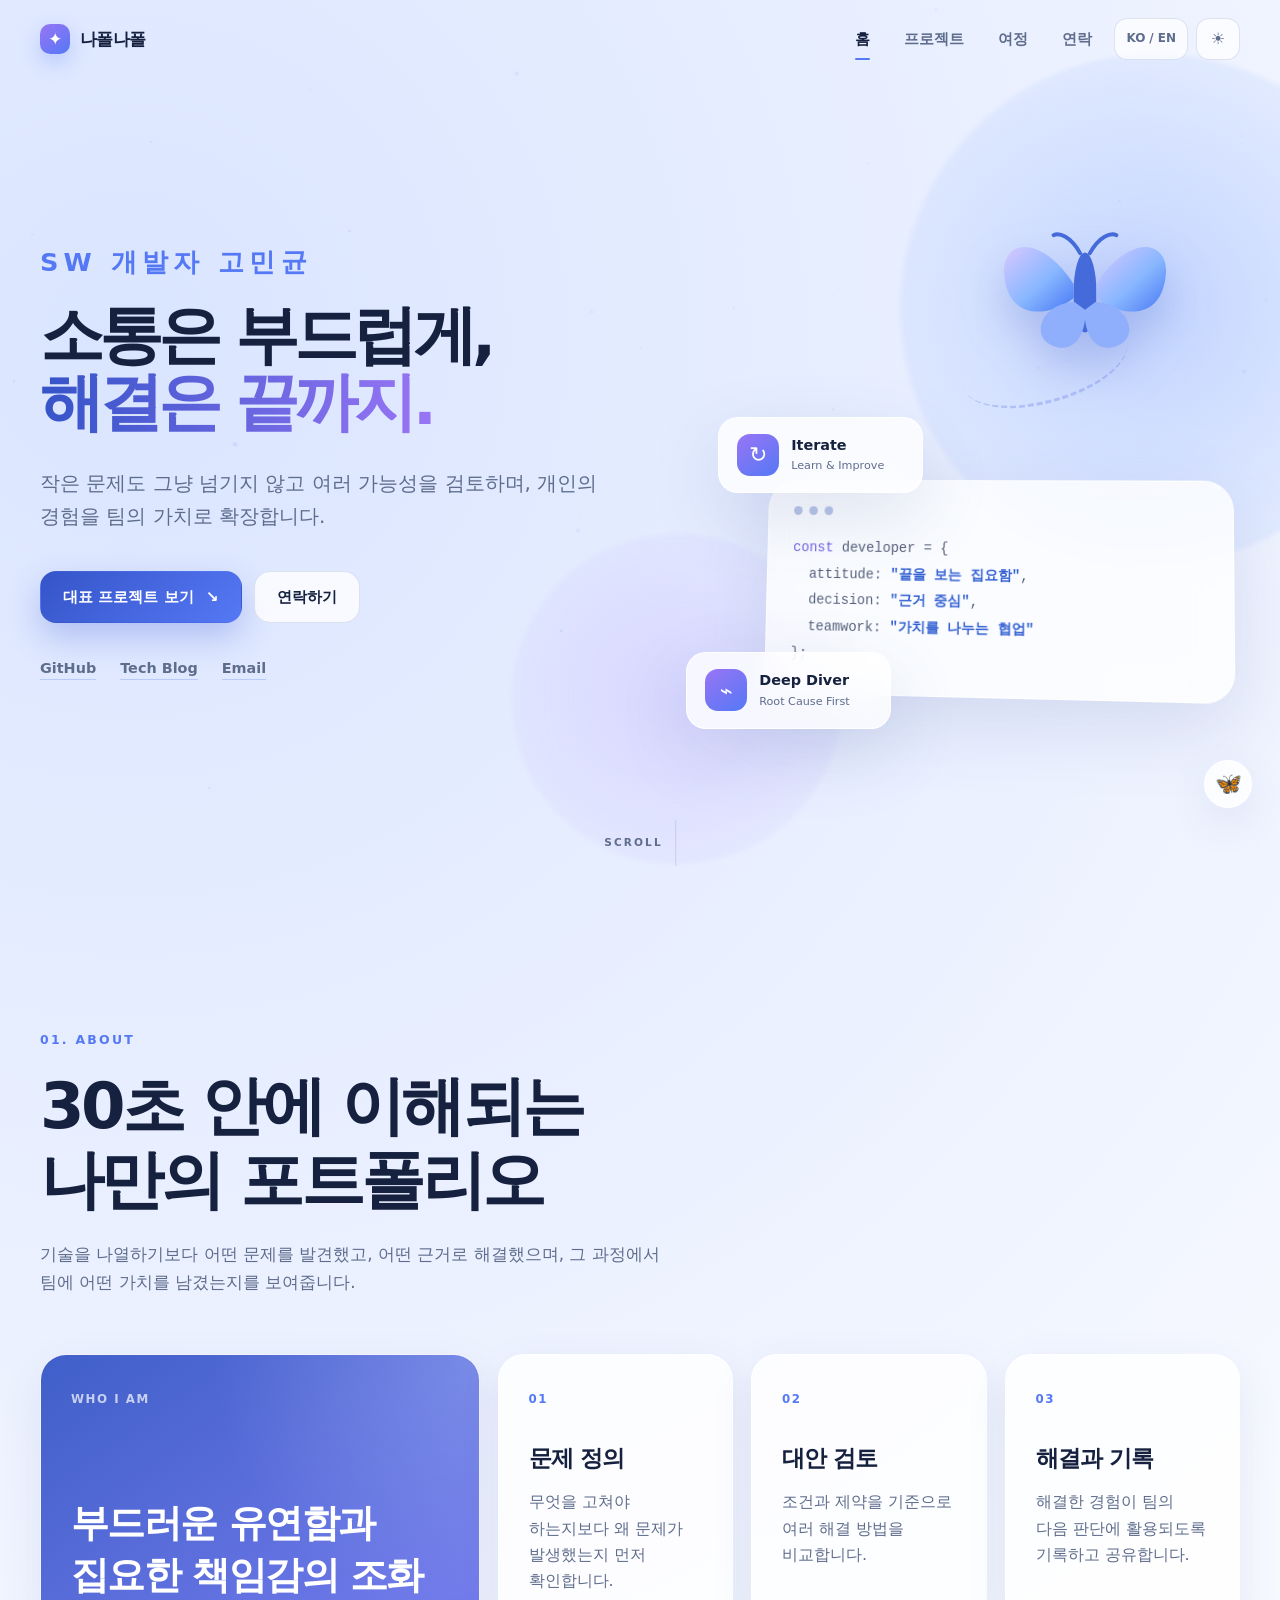
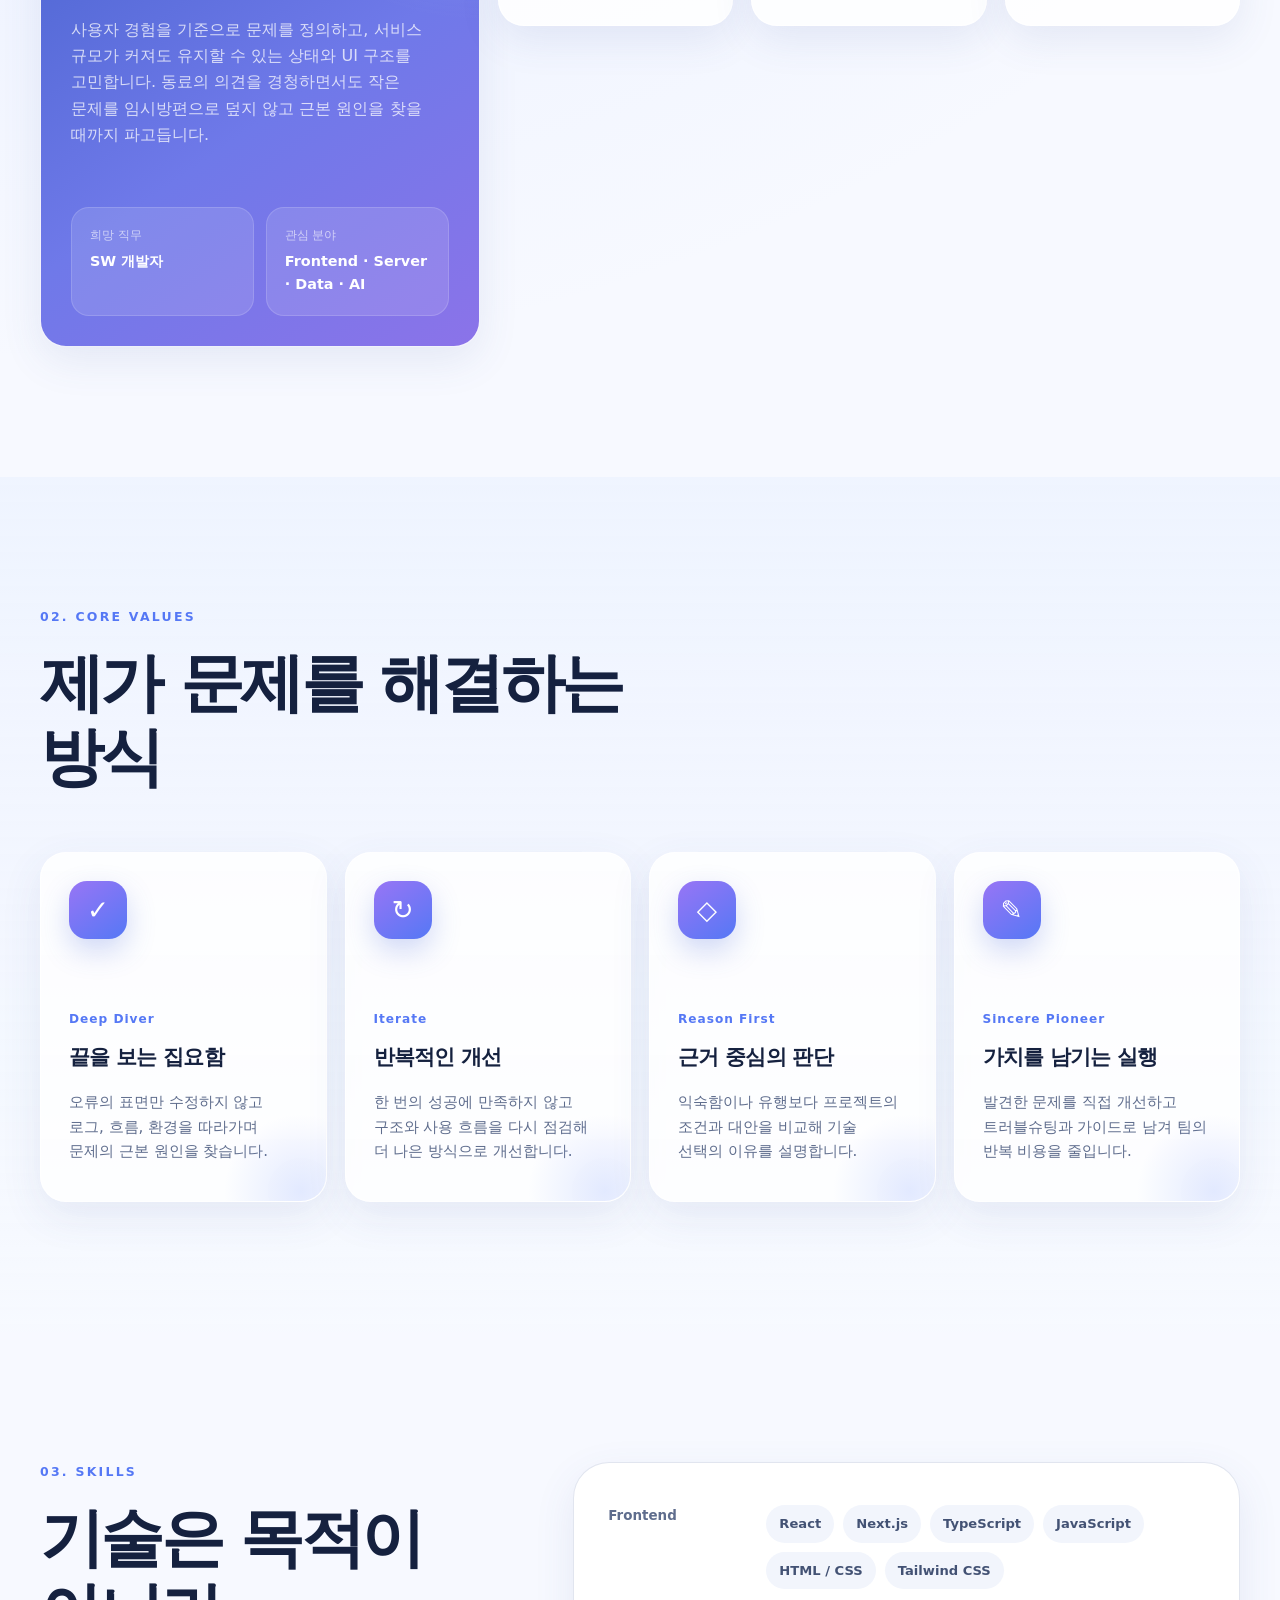
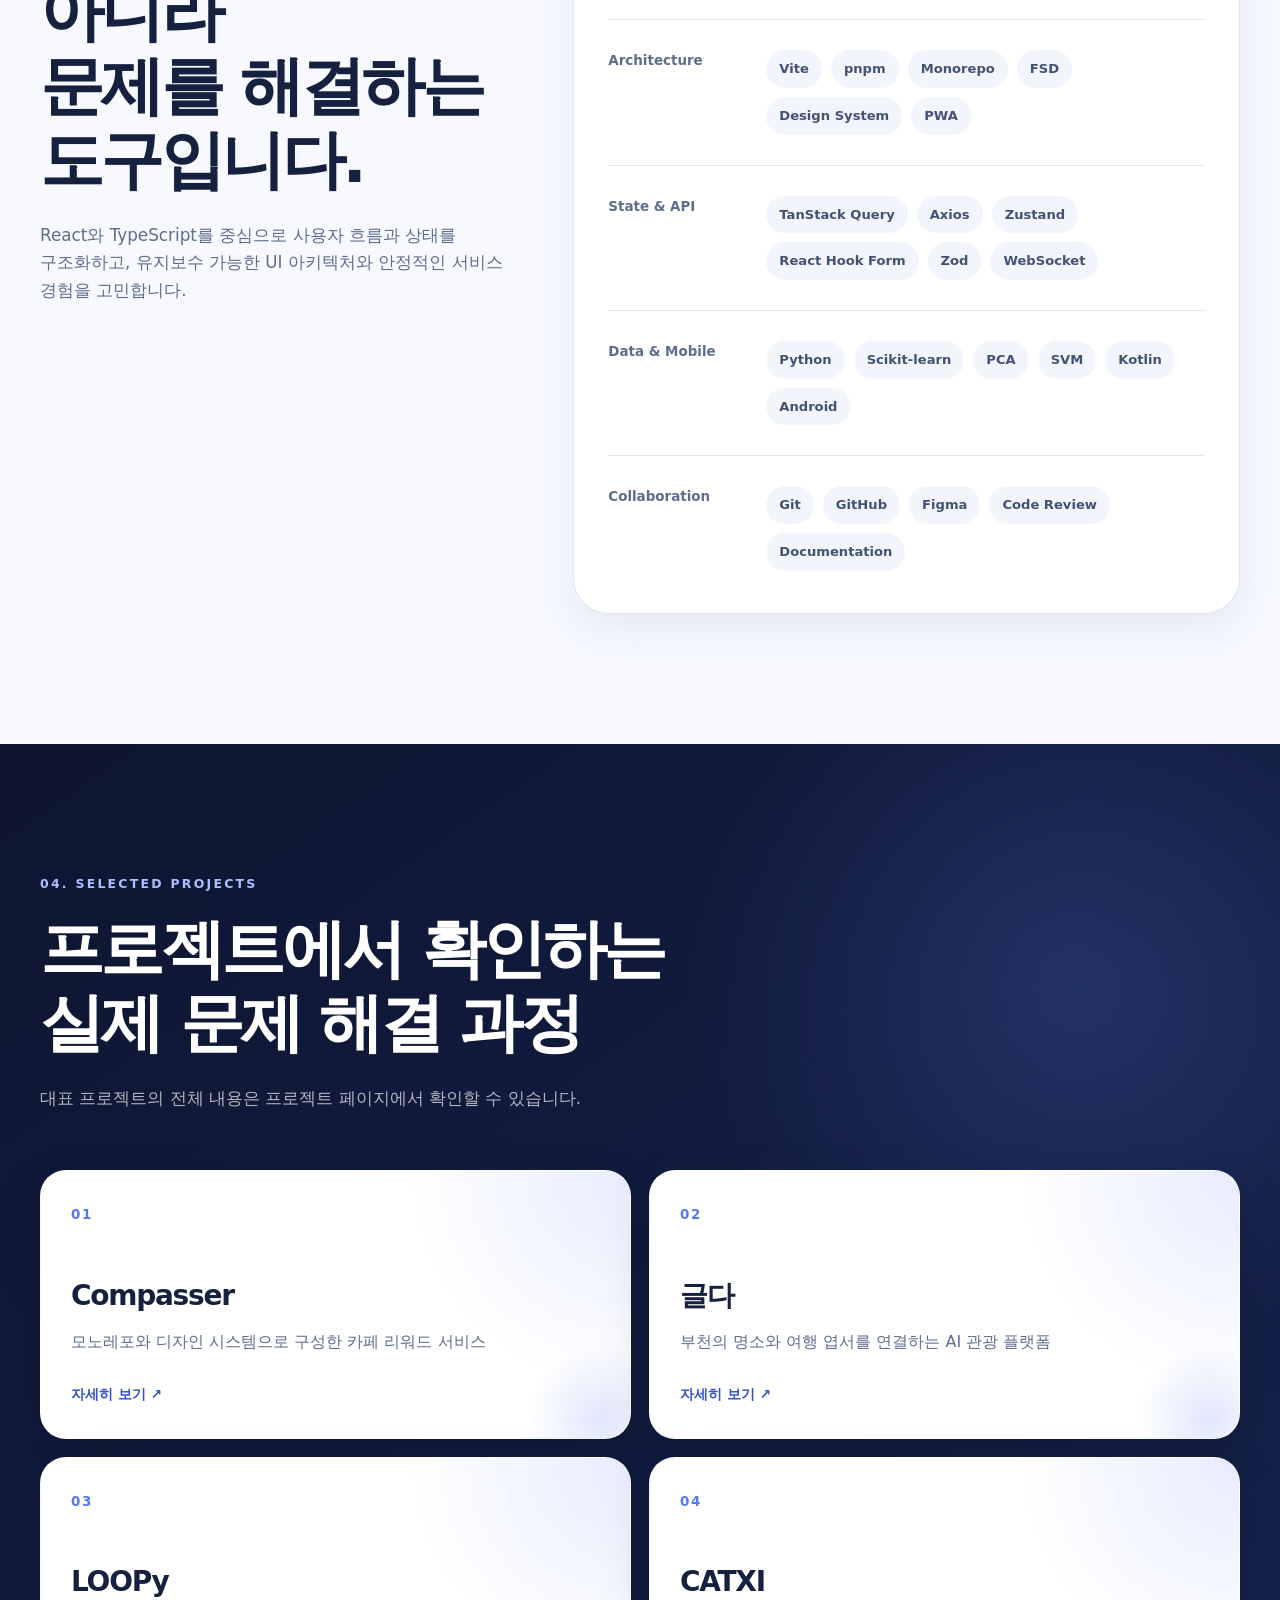
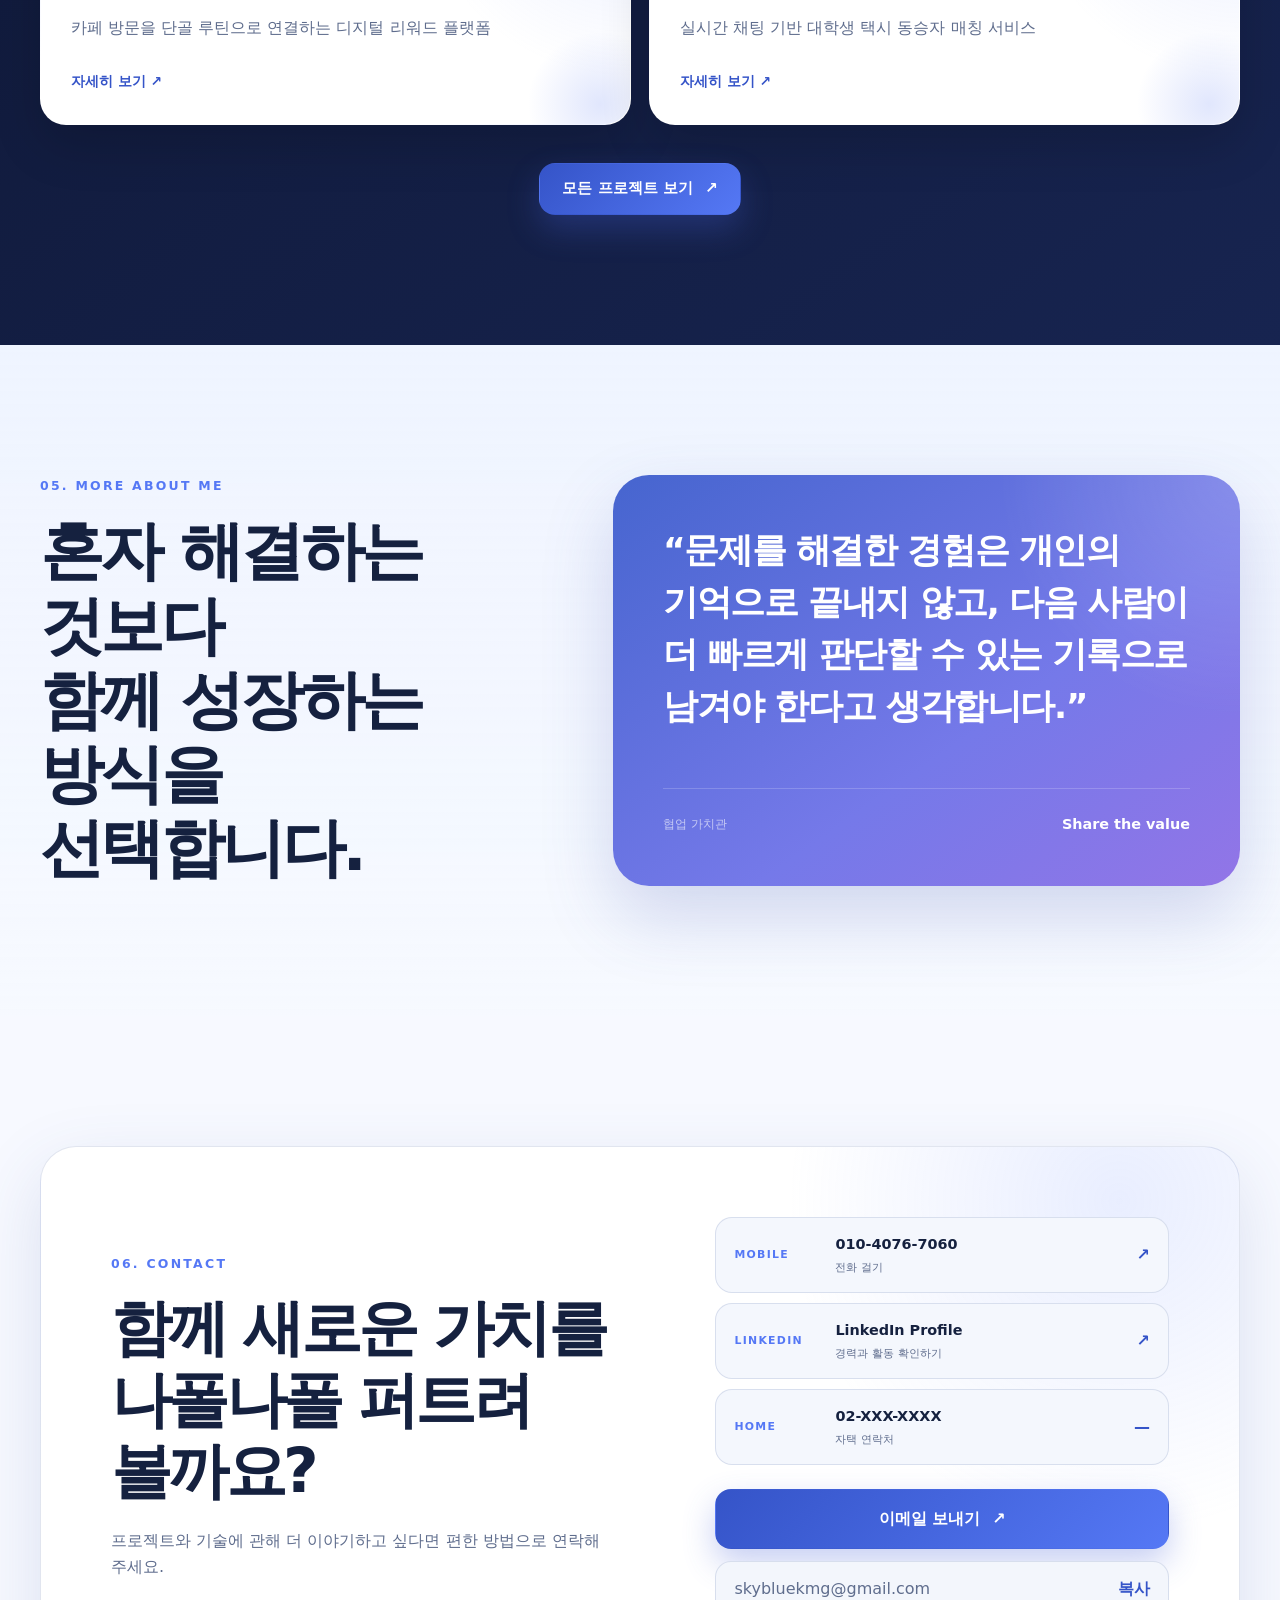
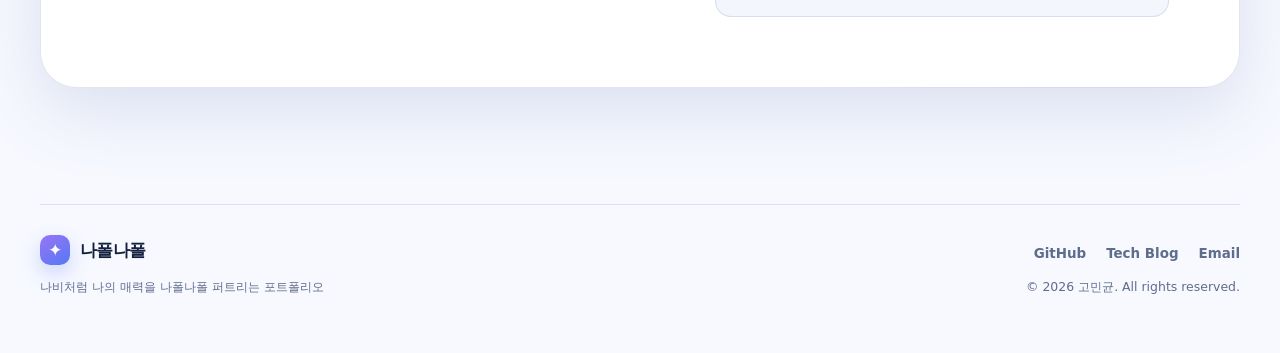
==== index.html @ f9351955 "html chore" ====
<!DOCTYPE html>
<html lang="ko" data-theme="light">
<head>
  <meta charset="UTF-8" />
  <meta name="viewport" content="width=device-width, initial-scale=1.0" />
  <meta
    name="description"
    content="소통은 부드럽게, 해결은 끝까지. SW 개발자 고민균의 포트폴리오입니다."
  />
  <meta property="og:title" content="나폴나폴 | 고민균 포트폴리오" />
  <meta
    property="og:description"
    content="나비처럼 나의 매력을 나폴나폴 퍼트리는 개발자 포트폴리오"
  />
  <meta property="og:image" content="../images/Thum.png" />
  <title>나폴나폴 | 고민균 포트폴리오</title>

  <meta name="theme-color" content="#f7f9ff" />
  <link rel="stylesheet" href="../css/style.css" />
  <script src="../js/script.js" defer></script>
</head>

<body data-page="home">

  <!-- 스크롤 진행률 -->
  <div
    class="scroll-progress"
    data-scroll-progress
    role="progressbar"
    aria-label="페이지 스크롤 진행률"
    aria-valuemin="0"
    aria-valuemax="100"
    aria-valuenow="0"
  >
    <span class="scroll-progress-bar"></span>
  </div>

  <!-- 배경 파티클 -->
  <canvas
    class="particle-canvas"
    data-particle-canvas
    aria-hidden="true"
  ></canvas>

  <!-- 커스텀 마우스 커서 -->
  <div class="custom-cursor custom-cursor-dot" data-cursor-dot aria-hidden="true"></div>
  <div class="custom-cursor custom-cursor-ring" data-cursor-ring aria-hidden="true"></div>

  <a class="skip-link" href="#main-content">본문으로 바로가기</a>


  <!-- 모든 페이지에서 동일하게 사용하는 네비게이션 -->
  <header class="site-header" id="top">
    <div class="container nav-wrap">
      <a class="brand" href="index.html#home" aria-label="나폴나폴 홈">
        <span class="brand-mark" aria-hidden="true">✦</span>
        <span>나폴나폴</span>
      </a>

      <button
        class="menu-button"
        type="button"
        aria-label="메뉴 열기"
        aria-expanded="false"
        aria-controls="primary-navigation"
      >
        <span></span>
        <span></span>
        <span></span>
      </button>

      <div class="navigation-area">
        <nav
          class="primary-navigation"
          id="primary-navigation"
          aria-label="주요 메뉴"
        >
          <a href="index.html" class="is-current" aria-current="page" data-i18n="nav.home">홈</a>
          <a href="projects.html" data-i18n="nav.projects">프로젝트</a>
          <a href="journey.html" data-i18n="nav.journey">여정</a>
          <a href="index.html#contact" data-i18n="nav.contact">연락</a>
        </nav>

        <div class="navigation-actions" aria-label="화면 설정">
          <button
            class="utility-button language-toggle"
            type="button"
            data-language-toggle
            aria-label="영어로 보기"
            aria-pressed="false"
          >
            <span class="language-current">KO</span>
            <span aria-hidden="true">/</span>
            <span class="language-next">EN</span>
          </button>

          <button
            class="utility-button theme-toggle"
            type="button"
            data-theme-toggle
            aria-label="다크 모드로 변경"
            aria-pressed="false"
          >
            <span class="theme-icon theme-icon-light" aria-hidden="true">☀</span>
            <span class="theme-icon theme-icon-dark" aria-hidden="true">☾</span>
          </button>
        </div>
      </div>
    </div>
  </header>


  <main id="main-content">
    <!-- HERO -->
    <section class="hero section" id="home">
      <div class="hero-orb hero-orb-one" aria-hidden="true"></div>
      <div class="hero-orb hero-orb-two" aria-hidden="true"></div>

      <div class="container hero-grid">
        <div class="hero-copy reveal">
          <p class="eyebrowhead" data-i18n="hero.role">SW 개발자 고민균</p>

          <h1>
            <span data-i18n="hero.line1">소통은 부드럽게,</span><br />
            <span class="text-gradient" data-i18n="hero.line2">
              해결은 끝까지.
            </span>
          </h1>

          <p class="hero-description" data-i18n="hero.description">
            작은 문제도 그냥 넘기지 않고 여러 가능성을 검토하며,
            개인의 경험을 팀의 가치로 확장합니다.
          </p>

          <div class="hero-actions">
            <a class="button button-primary" href="projects.html">
              <span data-i18n="hero.projects">대표 프로젝트 보기</span>
              <span aria-hidden="true">↘</span>
            </a>

            <a class="button button-secondary" href="#contact">
              <span data-i18n="hero.contact">연락하기</span>
            </a>
          </div>

          <ul class="quick-links" aria-label="외부 링크">
            <li>
              <a
                href="https://github.com/skyblue1232"
                target="_blank"
                rel="noreferrer"
              >
                GitHub
              </a>
            </li>
            <li>
              <a
                href="https://my-blog-min.vercel.app/"
                target="_blank"
                rel="noreferrer"
              >
                Tech Blog
              </a>
            </li>
            <li>
              <a href="mailto:skybluekmg@gmail.com">Email</a>
            </li>
          </ul>
        </div>

        <div class="hero-visual reveal" aria-label="나폴나폴 브랜드 비주얼">
          <div class="butterfly-scene" aria-hidden="true">
            <svg
              class="butterfly butterfly-main"
              viewBox="0 0 220 150"
              xmlns="http://www.w3.org/2000/svg"
            >
              <defs>
                <linearGradient id="wingGradient" x1="0" y1="0" x2="1" y2="1">
                  <stop offset="0%" stop-color="#d9c8ff" />
                  <stop offset="55%" stop-color="#89b7ff" />
                  <stop offset="100%" stop-color="#4778f5" />
                </linearGradient>
              </defs>
              <ellipse cx="110" cy="77" rx="12" ry="42" fill="#456ad9" />
              <path
                d="M98 68C60 9 13 23 28 72c11 35 48 28 70 11z"
                fill="url(#wingGradient)"
              />
              <path
                d="M122 68c38-59 85-45 70 4-11 35-48 28-70 11z"
                fill="url(#wingGradient)"
              />
              <path
                d="M99 87c-35 1-49 39-19 47 22 6 32-19 30-39z"
                fill="#8faefc"
              />
              <path
                d="M121 87c35 1 49 39 19 47-22 6-32-19-30-39z"
                fill="#8faefc"
              />
              <path
                d="M105 36c-10-18-22-22-28-19"
                fill="none"
                stroke="#456ad9"
                stroke-width="4"
                stroke-linecap="round"
              />
              <path
                d="M115 36c10-18 22-22 28-19"
                fill="none"
                stroke="#456ad9"
                stroke-width="4"
                stroke-linecap="round"
              />
            </svg>

            <div class="flight-path"></div>
          </div>

          <div class="floating-card code-card">
            <div class="window-dots" aria-hidden="true">
              <span></span><span></span><span></span>
            </div>
            <pre><code><span>const</span> developer = {
  attitude: <b>"끝을 보는 집요함"</b>,
  decision: <b>"근거 중심"</b>,
  teamwork: <b>"가치를 나누는 협업"</b>
};</code></pre>
          </div>

          <div class="floating-card mini-card mini-card-one">
            <span class="mini-icon">⌁</span>
            <div>
              <strong>Deep Diver</strong>
              <small>Root Cause First</small>
            </div>
          </div>

          <div class="floating-card mini-card mini-card-two">
            <span class="mini-icon">↻</span>
            <div>
              <strong>Iterate</strong>
              <small>Learn & Improve</small>
            </div>
          </div>
        </div>
      </div>

      <div class="scroll-guide" aria-hidden="true">
        <span>SCROLL</span>
        <i></i>
      </div>
    </section>

    <!-- ABOUT -->
    <section class="section" id="about">
      <div class="container">
        <div class="section-heading reveal">
          <p class="eyebrow">01. ABOUT</p>
          <h2>30초 안에 이해되는<br />나만의 포트폴리오</h2>
          <p>
            기술을 나열하기보다 어떤 문제를 발견했고, 어떤 근거로 해결했으며,
            그 과정에서 팀에 어떤 가치를 남겼는지를 보여줍니다.
          </p>
        </div>

        <div class="overview-grid">
          <article class="overview-card overview-card-large reveal">
            <span class="card-label">WHO I AM</span>
            <h3>부드러운 유연함과<br />집요한 책임감의 조화</h3>
            <p>
              사용자 경험을 기준으로 문제를 정의하고, 서비스 규모가 커져도
              유지할 수 있는 상태와 UI 구조를 고민합니다. 동료의 의견을
              경청하면서도 작은 문제를 임시방편으로 덮지 않고 근본 원인을
              찾을 때까지 파고듭니다.
            </p>

            <div class="profile-meta">
              <div>
                <span>희망 직무</span>
                <strong>SW 개발자</strong>
              </div>
              <div>
                <span>관심 분야</span>
                <strong>Frontend · Server · Data · AI</strong>
              </div>
            </div>
          </article>

          <article class="overview-card reveal">
            <span class="card-number">01</span>
            <h3>문제 정의</h3>
            <p>무엇을 고쳐야 하는지보다 왜 문제가 발생했는지 먼저 확인합니다.</p>
          </article>

          <article class="overview-card reveal">
            <span class="card-number">02</span>
            <h3>대안 검토</h3>
            <p>조건과 제약을 기준으로 여러 해결 방법을 비교합니다.</p>
          </article>

          <article class="overview-card reveal">
            <span class="card-number">03</span>
            <h3>해결과 기록</h3>
            <p>해결한 경험이 팀의 다음 판단에 활용되도록 기록하고 공유합니다.</p>
          </article>
        </div>
      </div>
    </section>

    <!-- VALUES -->
    <section class="section section-soft" id="values">
      <div class="container">
        <div class="section-heading reveal">
          <p class="eyebrow">02. CORE VALUES</p>
          <h2>제가 문제를 해결하는 방식</h2>
        </div>

        <div class="values-grid">
          <article class="value-card reveal">
            <div class="value-icon">✓</div>
            <span>Deep Diver</span>
            <h3>끝을 보는 집요함</h3>
            <p>
              오류의 표면만 수정하지 않고 로그, 흐름, 환경을 따라가며
              문제의 근본 원인을 찾습니다.
            </p>
          </article>

          <article class="value-card reveal">
            <div class="value-icon">↻</div>
            <span>Iterate</span>
            <h3>반복적인 개선</h3>
            <p>
              한 번의 성공에 만족하지 않고 구조와 사용 흐름을 다시 점검해
              더 나은 방식으로 개선합니다.
            </p>
          </article>

          <article class="value-card reveal">
            <div class="value-icon">◇</div>
            <span>Reason First</span>
            <h3>근거 중심의 판단</h3>
            <p>
              익숙함이나 유행보다 프로젝트의 조건과 대안을 비교해
              기술 선택의 이유를 설명합니다.
            </p>
          </article>

          <article class="value-card reveal">
            <div class="value-icon">✎</div>
            <span>Sincere Pioneer</span>
            <h3>가치를 남기는 실행</h3>
            <p>
              발견한 문제를 직접 개선하고 트러블슈팅과 가이드로 남겨
              팀의 반복 비용을 줄입니다.
            </p>
          </article>
        </div>
      </div>
    </section>

    <!-- SKILLS -->
    <section class="section" id="skills">
      <div class="container skill-layout">
        <div class="section-heading reveal">
          <p class="eyebrow">03. SKILLS</p>
          <h2>기술은 목적이 아니라<br />문제를 해결하는 도구입니다.</h2>
          <p>
            React와 TypeScript를 중심으로 사용자 흐름과 상태를 구조화하고,
            유지보수 가능한 UI 아키텍처와 안정적인 서비스 경험을 고민합니다.
          </p>
        </div>

        <div class="skill-board reveal">
          <div class="skill-row">
            <span>Frontend</span>
            <div>
              <strong>React</strong>
              <strong>Next.js</strong>
              <strong>TypeScript</strong>
              <strong>JavaScript</strong>
              <strong>HTML / CSS</strong>
              <strong>Tailwind CSS</strong>
            </div>
          </div>

          <div class="skill-row">
            <span>Architecture</span>
            <div>
              <strong>Vite</strong>
              <strong>pnpm</strong>
              <strong>Monorepo</strong>
              <strong>FSD</strong>
              <strong>Design System</strong>
              <strong>PWA</strong>
            </div>
          </div>

          <div class="skill-row">
            <span>State & API</span>
            <div>
              <strong>TanStack Query</strong>
              <strong>Axios</strong>
              <strong>Zustand</strong>
              <strong>React Hook Form</strong>
              <strong>Zod</strong>
              <strong>WebSocket</strong>
            </div>
          </div>

          <div class="skill-row">
            <span>Data & Mobile</span>
            <div>
              <strong>Python</strong>
              <strong>Scikit-learn</strong>
              <strong>PCA</strong>
              <strong>SVM</strong>
              <strong>Kotlin</strong>
              <strong>Android</strong>
            </div>
          </div>

          <div class="skill-row">
            <span>Collaboration</span>
            <div>
              <strong>Git</strong>
              <strong>GitHub</strong>
              <strong>Figma</strong>
              <strong>Code Review</strong>
              <strong>Documentation</strong>
            </div>
          </div>
        </div>
      </div>
    </section>

    <!-- HOME PROJECT PREVIEW -->
    <section class="section section-dark project-preview-section" id="project-preview">
      <div class="container">
        <div class="section-heading section-heading-light reveal">
          <p class="eyebrow">04. SELECTED PROJECTS</p>
          <h2>프로젝트에서 확인하는<br />실제 문제 해결 과정</h2>
          <p>
            대표 프로젝트의 전체 내용은 프로젝트 페이지에서 확인할 수 있습니다.
          </p>
        </div>

        <div class="project-preview-grid">
          <a class="project-preview-card reveal" href="projects.html#compasser">
            <span>01</span>
            <h3>Compasser</h3>
            <p>모노레포와 디자인 시스템으로 구성한 카페 리워드 서비스</p>
            <strong>자세히 보기 ↗</strong>
          </a>

          <a class="project-preview-card reveal" href="projects.html#geulda">
            <span>02</span>
            <h3>글다</h3>
            <p>부천의 명소와 여행 엽서를 연결하는 AI 관광 플랫폼</p>
            <strong>자세히 보기 ↗</strong>
          </a>

          <a class="project-preview-card reveal" href="projects.html#loopy">
            <span>03</span>
            <h3>LOOPy</h3>
            <p>카페 방문을 단골 루틴으로 연결하는 디지털 리워드 플랫폼</p>
            <strong>자세히 보기 ↗</strong>
          </a>

          <a class="project-preview-card reveal" href="projects.html#catxi">
            <span>04</span>
            <h3>CATXI</h3>
            <p>실시간 채팅 기반 대학생 택시 동승자 매칭 서비스</p>
            <strong>자세히 보기 ↗</strong>
          </a>
        </div>

        <div class="section-more-action reveal">
          <a class="button button-primary" href="projects.html">
            모든 프로젝트 보기
            <span aria-hidden="true">↗</span>
          </a>
        </div>
      </div>
    </section>

    <!-- MORE ABOUT -->
    <section class="section section-soft" id="more-about">
      <div class="container more-grid">
        <div class="section-heading reveal">
          <p class="eyebrow">05. MORE ABOUT ME</p>
          <h2>혼자 해결하는 것보다<br />함께 성장하는 방식을 선택합니다.</h2>
        </div>

        <div class="quote-card reveal">
          <p>
            “문제를 해결한 경험은 개인의 기억으로 끝내지 않고,
            다음 사람이 더 빠르게 판단할 수 있는 기록으로 남겨야 한다고 생각합니다.”
          </p>
          <div>
            <span>협업 가치관</span>
            <strong>Share the value</strong>
          </div>
        </div>
      </div>
    </section>

    <!-- CONTACT -->
    <section class="section contact-section" id="contact">
      <div class="container contact-box reveal">
        <div class="contact-intro">
          <p class="eyebrow">06. CONTACT</p>
          <h2>
            함께 새로운 가치를<br />
            나폴나폴 퍼트려 볼까요?
          </h2>
          <p>
            프로젝트와 기술에 관해 더 이야기하고 싶다면
            편한 방법으로 연락해 주세요.
          </p>
        </div>

        <div class="contact-content">
          <div class="contact-info-list">
            <a class="contact-info-item" href="tel:01040767060">
              <span class="contact-info-label">MOBILE</span>
              <div>
                <strong>010-4076-7060</strong>
                <small>전화 걸기</small>
              </div>
              <span aria-hidden="true">↗</span>
            </a>

            <a
              class="contact-info-item"
              href="https://www.linkedin.com/in/your-id/"
              target="_blank"
              rel="noreferrer"
            >
              <span class="contact-info-label">LINKEDIN</span>
              <div>
                <strong>LinkedIn Profile</strong>
                <small>경력과 활동 확인하기</small>
              </div>
              <span aria-hidden="true">↗</span>
            </a>

            <div class="contact-info-item">
              <span class="contact-info-label">HOME</span>
              <div>
                <strong>02-XXX-XXXX</strong>
                <small>자택 연락처</small>
              </div>
              <span aria-hidden="true">—</span>
            </div>
          </div>

          <div class="contact-actions">
            <a
              class="button button-primary button-large"
              href="mailto:skybluekmg@gmail.com"
            >
              이메일 보내기
              <span aria-hidden="true">↗</span>
            </a>

            <button
              class="copy-email"
              type="button"
              data-email="skybluekmg@gmail.com"
            >
              <span>skybluekmg@gmail.com</span>
              <strong>복사</strong>
            </button>
          </div>
        </div>
      </div>
    </section>
  </main>


  <footer class="site-footer">
    <div class="container footer-inner">
      <div>
        <a class="brand" href="index.html#home">
          <span class="brand-mark" aria-hidden="true">✦</span>
          <span>나폴나폴</span>
        </a>
        <p data-i18n="footer.description">
          나비처럼 나의 매력을 나폴나폴 퍼트리는 포트폴리오
        </p>
      </div>

      <div class="footer-right">
        <div class="footer-links">
          <a
            href="https://github.com/skyblue1232"
            target="_blank"
            rel="noreferrer"
          >
            GitHub
          </a>
          <a
            href="https://my-blog-min.vercel.app/"
            target="_blank"
            rel="noreferrer"
          >
            Tech Blog
          </a>
          <a href="mailto:skybluekmg@gmail.com">Email</a>
        </div>

        <p>© <span id="current-year"></span> 고민균. All rights reserved.</p>
      </div>
    </div>
  </footer>

  <!-- 이스터에그 -->
  <button
    class="easter-egg-butterfly"
    type="button"
    data-easter-egg
    aria-label="숨겨진 나비 찾기"
    title="나비를 눌러 보세요"
  >
    🦋
  </button>

  <aside
    class="easter-egg-panel"
    data-easter-egg-panel
    aria-live="polite"
    hidden
  >
    <strong>나폴나폴 이스터에그 발견!</strong>
    <p>작은 문제도 그냥 지나치지 않는 관찰력을 확인했습니다.</p>
    <button type="button" data-easter-egg-close>닫기</button>
  </aside>

  <button class="back-to-top" type="button" aria-label="맨 위로 이동">
    ↑
  </button>

  <div class="toast" role="status" aria-live="polite">
    이메일 주소를 복사했습니다.
  </div>

</body>
</html>
---- css/style.css ----
/* =========================
   나폴나폴 포트폴리오 스타일
   ========================= */

:root {
  --background: #f7f9ff;
  --surface: #ffffff;
  --surface-soft: #edf3ff;
  --text: #15213f;
  --text-soft: #5f6d8d;
  --line: rgba(88, 110, 166, 0.18);
  --primary: #5578f5;
  --primary-dark: #3554c8;
  --primary-light: #9cb8ff;
  --purple: #9875f5;
  --dark: #101935;
  --dark-soft: #18234a;
  --shadow: 0 24px 70px rgba(67, 88, 157, 0.15);
  --shadow-soft: 0 14px 40px rgba(67, 88, 157, 0.1);
  --radius-xl: 36px;
  --radius-lg: 26px;
  --radius-md: 18px;
  --container: 1200px;
  --header-height: 78px;
}

* {
  box-sizing: border-box;
}

html {
  scroll-behavior: smooth;
  scroll-padding-top: calc(var(--header-height) + 28px);
}

body {
  margin: 0;
  min-width: 320px;
  overflow-x: hidden;
  color: var(--text);
  background:
    radial-gradient(circle at 10% 5%, rgba(161, 189, 255, 0.34), transparent 25%),
    var(--background);
  font-family:
    Pretendard,
    "Noto Sans KR",
    "Apple SD Gothic Neo",
    Inter,
    system-ui,
    -apple-system,
    BlinkMacSystemFont,
    "Segoe UI",
    sans-serif;
  line-height: 1.65;
  word-break: keep-all;
}

body.menu-open {
  overflow: hidden;
}

a {
  color: inherit;
  text-decoration: none;
}

button,
input,
textarea,
select {
  font: inherit;
}

button,
a {
  -webkit-tap-highlight-color: transparent;
}

img,
svg {
  display: block;
  max-width: 100%;
}

.skip-link {
  position: fixed;
  top: 10px;
  left: 10px;
  z-index: 9999;
  padding: 10px 14px;
  color: #fff;
  background: var(--dark);
  border-radius: 10px;
  transform: translateY(-160%);
}

.skip-link:focus {
  transform: translateY(0);
}

.container {
  width: min(calc(100% - 40px), var(--container));
  margin-inline: auto;
}

.section {
  position: relative;
  padding: 130px 0;
}

.section-soft {
  background: linear-gradient(180deg, rgba(236, 242, 255, 0.74), rgba(246, 249, 255, 0.94));
}

.section-dark {
  color: #fff;
  background:
    radial-gradient(circle at 84% 20%, rgba(105, 132, 255, 0.2), transparent 27%),
    linear-gradient(145deg, #0d1530, #172450);
}

.eyebrow {
  margin: 0 0 18px;
  color: var(--primary);
  font-size: 0.78rem;
  font-weight: 800;
  letter-spacing: 0.18em;
}

.eyebrowhead {
  margin: 0 0 18px;
  color: var(--primary);
  font-size: 1.6rem;
  font-weight: 800;
  letter-spacing: 0.2em;
}

.section-heading {
  max-width: 720px;
  margin-bottom: 58px;
}

.section-heading h2 {
  margin: 0;
  font-size: clamp(2.2rem, 5vw, 4.25rem);
  line-height: 1.16;
  letter-spacing: -0.055em;
}

.section-heading > p:last-child {
  max-width: 620px;
  margin: 24px 0 0;
  color: var(--text-soft);
  font-size: 1.05rem;
}

.section-heading-light .eyebrow {
  color: #aebfff;
}

.section-heading-light > p:last-child {
  color: rgba(255, 255, 255, 0.68);
}

/* HEADER */
.site-header {
  position: fixed;
  inset: 0 0 auto;
  z-index: 1000;
  height: var(--header-height);
  transition:
    background-color 0.25s ease,
    box-shadow 0.25s ease,
    backdrop-filter 0.25s ease;
}

.site-header.scrolled {
  background: rgba(247, 249, 255, 0.8);
  box-shadow: 0 10px 40px rgba(35, 52, 105, 0.08);
  backdrop-filter: blur(18px);
}

.nav-wrap {
  display: flex;
  align-items: center;
  justify-content: space-between;
  min-height: var(--header-height);
}

.brand {
  display: inline-flex;
  align-items: center;
  gap: 10px;
  font-size: 1.08rem;
  font-weight: 900;
  letter-spacing: -0.04em;
}

.brand-mark {
  display: grid;
  width: 30px;
  height: 30px;
  place-items: center;
  color: #fff;
  background: linear-gradient(145deg, var(--purple), var(--primary));
  border-radius: 10px;
  box-shadow: 0 8px 20px rgba(86, 117, 243, 0.28);
}

.primary-navigation {
  display: flex;
  align-items: center;
  gap: 34px;
}

.primary-navigation a {
  position: relative;
  color: var(--text-soft);
  font-size: 0.92rem;
  font-weight: 700;
  transition: color 0.2s ease;
}

.primary-navigation a::after {
  position: absolute;
  right: 0;
  bottom: -9px;
  left: 0;
  height: 2px;
  background: var(--primary);
  border-radius: 999px;
  content: "";
  opacity: 0;
  transform: scaleX(0);
  transition:
    transform 0.2s ease,
    opacity 0.2s ease;
}

.primary-navigation a:hover,
.primary-navigation a.active {
  color: var(--text);
}

.primary-navigation a:hover::after,
.primary-navigation a.active::after {
  opacity: 1;
  transform: scaleX(1);
}

.menu-button {
  display: none;
  width: 44px;
  height: 44px;
  padding: 0;
  border: 1px solid var(--line);
  background: rgba(255, 255, 255, 0.7);
  border-radius: 14px;
}

.menu-button span {
  display: block;
  width: 20px;
  height: 2px;
  margin: 4px auto;
  background: var(--text);
  border-radius: 999px;
  transition: 0.2s ease;
}

/* HERO */
.hero {
  display: flex;
  min-height: 100vh;
  align-items: center;
  padding-top: calc(var(--header-height) + 75px);
  overflow: hidden;
}

.hero-grid {
  display: grid;
  grid-template-columns: minmax(0, 1.05fr) minmax(430px, 0.95fr);
  align-items: center;
  gap: 72px;
}

.hero-copy {
  position: relative;
  z-index: 2;
}

.hero-copy h1 {
  margin: 0;
  font-size: clamp(2.4rem, 5vw, 4.8rem);
  line-height: 1.06;
  letter-spacing: -0.075em;
}

.text-gradient {
  color: transparent;
  background: linear-gradient(90deg, var(--primary-dark), var(--purple));
  -webkit-background-clip: text;
  background-clip: text;
}

.hero-description {
  max-width: 650px;
  margin: 30px 0 0;
  color: var(--text-soft);
  font-size: clamp(1rem, 1.6vw, 1.25rem);
}

.hero-actions {
  display: flex;
  flex-wrap: wrap;
  gap: 12px;
  margin-top: 38px;
}

.button {
  display: inline-flex;
  min-height: 52px;
  align-items: center;
  justify-content: center;
  gap: 12px;
  padding: 0 22px;
  border: 1px solid transparent;
  border-radius: 16px;
  font-size: 0.96rem;
  font-weight: 800;
  transition:
    transform 0.2s ease,
    box-shadow 0.2s ease,
    background-color 0.2s ease;
}

.button:hover {
  transform: translateY(-3px);
}

.button-primary {
  color: #fff;
  background: linear-gradient(135deg, var(--primary-dark), var(--primary));
  box-shadow: 0 14px 32px rgba(68, 96, 214, 0.3);
}

.button-primary:hover {
  box-shadow: 0 18px 40px rgba(68, 96, 214, 0.4);
}

.button-secondary {
  color: var(--text);
  background: rgba(255, 255, 255, 0.76);
  border-color: var(--line);
}

.button-large {
  min-height: 60px;
  padding-inline: 28px;
  font-size: 1rem;
}

.quick-links {
  display: flex;
  gap: 24px;
  margin: 32px 0 0;
  padding: 0;
  list-style: none;
}

.quick-links a {
  color: var(--text-soft);
  font-size: 0.9rem;
  font-weight: 750;
  text-decoration: underline;
  text-decoration-color: rgba(85, 120, 245, 0.28);
  text-underline-offset: 6px;
}

.hero-visual {
  position: relative;
  min-height: 610px;
  perspective: 1200px;
}

.hero-orb {
  position: absolute;
  border-radius: 50%;
  filter: blur(2px);
  pointer-events: none;
}

.hero-orb-one {
  top: 6%;
  right: -130px;
  width: 510px;
  height: 510px;
  background: radial-gradient(circle, rgba(154, 185, 255, 0.5), rgba(154, 185, 255, 0));
}

.hero-orb-two {
  bottom: 4%;
  left: 40%;
  width: 330px;
  height: 330px;
  background: radial-gradient(circle, rgba(173, 144, 255, 0.23), rgba(173, 144, 255, 0));
}

.butterfly-scene {
  position: absolute;
  top: 50px;
  right: 50px;
  width: 270px;
  height: 210px;
}

.butterfly-main {
  position: absolute;
  top: 12px;
  right: 0;
  width: 210px;
  filter: drop-shadow(0 20px 22px rgba(67, 94, 196, 0.28));
  animation: butterflyFloat 4.6s ease-in-out infinite;
}

.flight-path {
  position: absolute;
  right: 60px;
  bottom: 14px;
  width: 170px;
  height: 78px;
  border-bottom: 3px dashed rgba(105, 130, 232, 0.34);
  border-radius: 50%;
  transform: rotate(-16deg);
}

.floating-card {
  position: absolute;
  overflow: hidden;
  background: rgba(255, 255, 255, 0.78);
  border: 1px solid rgba(255, 255, 255, 0.95);
  box-shadow: var(--shadow);
  backdrop-filter: blur(18px);
}

.code-card {
  right: 10px;
  bottom: 70px;
  width: min(100%, 470px);
  padding: 26px;
  border-radius: 30px;
  transform: rotateY(-7deg) rotateX(5deg);
  animation: cardFloat 5s ease-in-out infinite;
}

.window-dots {
  display: flex;
  gap: 7px;
  margin-bottom: 20px;
}

.window-dots span {
  width: 9px;
  height: 9px;
  background: #b8c5e7;
  border-radius: 50%;
}

.code-card pre {
  margin: 0;
  overflow: hidden;
  color: #55617c;
  font-family: "SFMono-Regular", Consolas, "Liberation Mono", monospace;
  font-size: clamp(0.74rem, 1.1vw, 0.94rem);
  line-height: 1.9;
  white-space: pre-wrap;
}

.code-card code span {
  color: #725fe4;
}

.code-card code b {
  color: #315fd2;
  font-weight: 700;
}

.mini-card {
  display: flex;
  width: 205px;
  align-items: center;
  gap: 12px;
  padding: 16px 18px;
  border-radius: 20px;
}

.mini-card strong,
.mini-card small {
  display: block;
}

.mini-card strong {
  font-size: 0.9rem;
}

.mini-card small {
  color: var(--text-soft);
  font-size: 0.7rem;
}

.mini-icon {
  display: grid;
  flex: 0 0 42px;
  width: 42px;
  height: 42px;
  place-items: center;
  color: #fff;
  background: linear-gradient(145deg, var(--purple), var(--primary));
  border-radius: 13px;
  font-size: 1.35rem;
}

.mini-card-one {
  bottom: 38px;
  left: -18px;
  animation: miniFloat 5.6s ease-in-out infinite;
}

.mini-card-two {
  top: 260px;
  left: 14px;
  animation: miniFloat 4.8s ease-in-out -1.5s infinite;
}

.scroll-guide {
  position: absolute;
  bottom: 34px;
  left: 50%;
  display: flex;
  align-items: center;
  gap: 12px;
  color: var(--text-soft);
  font-size: 0.66rem;
  font-weight: 800;
  letter-spacing: 0.2em;
  transform: translateX(-50%);
}

.scroll-guide i {
  position: relative;
  display: block;
  width: 1px;
  height: 46px;
  overflow: hidden;
  background: rgba(78, 98, 153, 0.18);
}

.scroll-guide i::after {
  position: absolute;
  top: -46px;
  left: 0;
  width: 1px;
  height: 32px;
  background: var(--primary);
  content: "";
  animation: scrollLine 2s ease-in-out infinite;
}

/* OVERVIEW */
.overview-grid {
  display: grid;
  grid-template-columns: 1.4fr repeat(3, 0.75fr);
  gap: 18px;
}

.overview-card {
  min-height: 260px;
  padding: 30px;
  background: rgba(255, 255, 255, 0.82);
  border: 1px solid rgba(255, 255, 255, 0.9);
  border-radius: var(--radius-lg);
  box-shadow: var(--shadow-soft);
}

.overview-card-large {
  grid-row: span 2;
  min-height: 540px;
  color: #fff;
  background:
    radial-gradient(circle at 100% 0%, rgba(189, 204, 255, 0.3), transparent 36%),
    linear-gradient(145deg, #405fc9, #6f79e9 58%, #8b73e9);
}

.card-label,
.card-number {
  display: inline-block;
  color: rgba(255, 255, 255, 0.7);
  font-size: 0.74rem;
  font-weight: 800;
  letter-spacing: 0.13em;
}

.card-number {
  color: var(--primary);
}

.overview-card h3 {
  margin: 30px 0 16px;
  font-size: 1.45rem;
  line-height: 1.35;
  letter-spacing: -0.04em;
}

.overview-card-large h3 {
  margin-top: 85px;
  font-size: clamp(2rem, 3vw, 3.2rem);
}

.overview-card p {
  margin: 0;
  color: var(--text-soft);
}

.overview-card-large p {
  max-width: 520px;
  color: rgba(255, 255, 255, 0.75);
}

.profile-meta {
  display: grid;
  grid-template-columns: repeat(2, 1fr);
  gap: 12px;
  margin-top: 58px;
}

.profile-meta div {
  padding: 18px;
  background: rgba(255, 255, 255, 0.12);
  border: 1px solid rgba(255, 255, 255, 0.15);
  border-radius: 18px;
}

.profile-meta span,
.profile-meta strong {
  display: block;
}

.profile-meta span {
  color: rgba(255, 255, 255, 0.62);
  font-size: 0.72rem;
}

.profile-meta strong {
  margin-top: 5px;
  font-size: 0.9rem;
}

/* VALUES */
.values-grid {
  display: grid;
  grid-template-columns: repeat(4, 1fr);
  gap: 18px;
}

.value-card {
  position: relative;
  min-height: 350px;
  padding: 28px;
  overflow: hidden;
  background: rgba(255, 255, 255, 0.82);
  border: 1px solid rgba(255, 255, 255, 0.92);
  border-radius: var(--radius-lg);
  box-shadow: var(--shadow-soft);
  transition:
    transform 0.25s ease,
    box-shadow 0.25s ease;
}

.value-card::after {
  position: absolute;
  right: -55px;
  bottom: -70px;
  width: 160px;
  height: 160px;
  background: radial-gradient(circle, rgba(131, 160, 255, 0.22), transparent 68%);
  border-radius: 50%;
  content: "";
}

.value-card:hover {
  box-shadow: var(--shadow);
  transform: translateY(-8px);
}

.value-icon {
  display: grid;
  width: 58px;
  height: 58px;
  margin-bottom: 66px;
  place-items: center;
  color: #fff;
  background: linear-gradient(145deg, var(--purple), var(--primary));
  border-radius: 18px;
  box-shadow: 0 12px 28px rgba(76, 105, 221, 0.25);
  font-size: 1.65rem;
}

.value-card > span {
  color: var(--primary);
  font-size: 0.76rem;
  font-weight: 800;
  letter-spacing: 0.08em;
}

.value-card h3 {
  margin: 9px 0 15px;
  font-size: 1.3rem;
  letter-spacing: -0.035em;
}

.value-card p {
  margin: 0;
  color: var(--text-soft);
  font-size: 0.94rem;
}

/* SKILLS */
.skill-layout {
  display: grid;
  grid-template-columns: 0.82fr 1.18fr;
  align-items: start;
  gap: 70px;
}

.skill-layout .section-heading {
  position: sticky;
  top: 140px;
  margin-bottom: 0;
}

.skill-board {
  padding: 12px 34px;
  background: #fff;
  border: 1px solid var(--line);
  border-radius: var(--radius-xl);
  box-shadow: var(--shadow-soft);
}

.skill-row {
  display: grid;
  grid-template-columns: 130px 1fr;
  gap: 28px;
  padding: 30px 0;
  border-bottom: 1px solid var(--line);
}

.skill-row:last-child {
  border-bottom: 0;
}

.skill-row > span {
  color: var(--text-soft);
  font-size: 0.84rem;
  font-weight: 800;
}

.skill-row div {
  display: flex;
  flex-wrap: wrap;
  gap: 9px;
}

.skill-row strong {
  padding: 8px 13px;
  color: #435274;
  background: #f2f5fc;
  border-radius: 999px;
  font-size: 0.82rem;
}

/* PROJECTS */
.project-list {
  display: grid;
  gap: 34px;
}

.project-card {
  display: grid;
  grid-template-columns: minmax(0, 0.95fr) minmax(0, 1.05fr);
  min-height: 650px;
  overflow: hidden;
  background: #fff;
  border-radius: var(--radius-xl);
}

.project-card-reverse .project-visual {
  order: 2;
}

.project-card-reverse .project-content {
  order: 1;
}

.project-visual {
  position: relative;
  display: grid;
  min-height: 100%;
  place-items: center;
  overflow: hidden;
}

.project-visual-chat {
  background:
    radial-gradient(circle at 75% 25%, rgba(255, 255, 255, 0.8), transparent 16%),
    linear-gradient(145deg, #dbe7ff, #a9bfff 48%, #8a9ff4);
}

.project-visual-ai {
  background:
    radial-gradient(circle at 20% 20%, rgba(255, 255, 255, 0.28), transparent 22%),
    linear-gradient(145deg, #b6a6ff, #687be1 58%, #4861c6);
}

.phone-mockup {
  position: relative;
  width: 250px;
  height: 490px;
  padding: 58px 20px 25px;
  background: #f8faff;
  border: 8px solid #24355e;
  border-radius: 42px;
  box-shadow: 0 34px 60px rgba(28, 45, 98, 0.32);
  transform: rotate(-7deg);
}

.phone-top {
  position: absolute;
  top: 15px;
  left: 50%;
  width: 88px;
  height: 20px;
  background: #24355e;
  border-radius: 999px;
  transform: translateX(-50%);
}

.chat-line {
  width: 72%;
  height: 56px;
  margin-bottom: 18px;
  background: #e6eaf4;
  border-radius: 18px 18px 18px 5px;
}

.chat-line-right {
  margin-left: auto;
  background: linear-gradient(135deg, #7258dc, #6f8cf8);
  border-radius: 18px 18px 5px;
}

.chat-line.short {
  width: 52%;
}

.chat-input {
  position: absolute;
  right: 18px;
  bottom: 24px;
  left: 18px;
  height: 48px;
  background: #edf0f8;
  border-radius: 16px;
}

.data-window {
  position: relative;
  width: min(80%, 440px);
  padding: 26px;
  background: rgba(14, 24, 63, 0.92);
  border: 1px solid rgba(255, 255, 255, 0.16);
  border-radius: 28px;
  box-shadow: 0 36px 70px rgba(13, 21, 61, 0.38);
  transform: rotate(5deg);
}

.data-head {
  display: flex;
  gap: 7px;
  margin-bottom: 35px;
}

.data-head span {
  width: 9px;
  height: 9px;
  background: rgba(255, 255, 255, 0.4);
  border-radius: 50%;
}

.chart-area {
  display: flex;
  height: 220px;
  align-items: end;
  gap: 14px;
  padding: 20px;
  background:
    linear-gradient(rgba(255, 255, 255, 0.07) 1px, transparent 1px),
    linear-gradient(90deg, rgba(255, 255, 255, 0.07) 1px, transparent 1px);
  background-size: 38px 38px;
  border-radius: 18px;
}

.chart-area i {
  flex: 1;
  min-width: 22px;
  background: linear-gradient(180deg, #b8c8ff, #6c85f5);
  border-radius: 10px 10px 4px 4px;
  box-shadow: 0 0 26px rgba(107, 134, 246, 0.35);
}

.accuracy-pill {
  position: absolute;
  right: -20px;
  bottom: -22px;
  padding: 13px 18px;
  color: #263b92;
  background: #fff;
  border-radius: 15px;
  box-shadow: var(--shadow);
  font-size: 0.85rem;
  font-weight: 900;
}

.project-content {
  padding: 58px;
  color: var(--text);
}

.project-topline {
  display: flex;
  align-items: center;
  gap: 14px;
  margin-bottom: 28px;
}

.project-topline span {
  color: var(--primary);
  font-size: 1.8rem;
  font-weight: 900;
}

.project-topline p {
  margin: 0;
  color: var(--text-soft);
  font-size: 0.72rem;
  font-weight: 800;
  letter-spacing: 0.12em;
}

.project-content h3 {
  margin: 0;
  font-size: clamp(2rem, 3vw, 3rem);
  letter-spacing: -0.055em;
}

.project-summary {
  margin: 22px 0 34px;
  color: var(--text-soft);
  font-size: 1.05rem;
}

.project-detail-list {
  margin: 0;
  border-top: 1px solid var(--line);
}

.project-detail-list div {
  display: grid;
  grid-template-columns: 74px 1fr;
  gap: 16px;
  padding: 18px 0;
  border-bottom: 1px solid var(--line);
}

.project-detail-list dt {
  color: var(--primary);
  font-weight: 900;
}

.project-detail-list dd {
  margin: 0;
  color: var(--text-soft);
}

.project-tags {
  display: flex;
  flex-wrap: wrap;
  gap: 8px;
  margin-top: 28px;
}

.project-tags span {
  padding: 7px 11px;
  color: #4b5a7d;
  background: #eef2fb;
  border-radius: 999px;
  font-size: 0.77rem;
  font-weight: 800;
}

.text-link {
  display: inline-flex;
  align-items: center;
  gap: 9px;
  margin-top: 30px;
  color: var(--primary-dark);
  font-weight: 900;
}

.text-link span {
  transition: transform 0.2s ease;
}

.text-link:hover span {
  transform: translate(4px, -4px);
}



/* ==================================
   프로젝트별 개별 비주얼
   ================================== */

/* 01. Compasser */
.project-visual-compasser {
  background:
    radial-gradient(
      circle at 15% 15%,
      rgba(255, 255, 255, 0.6),
      transparent 22%
    ),
    linear-gradient(145deg, #dce6ff, #acbdf8 52%, #7f91e8);
}

.architecture-board {
  position: relative;
  width: min(84%, 470px);
  min-height: 450px;
  padding: 25px;
  background: rgba(19, 29, 72, 0.92);
  border: 1px solid rgba(255, 255, 255, 0.18);
  border-radius: 28px;
  box-shadow: 0 34px 70px rgba(20, 32, 89, 0.34);
  transform: rotate(-3deg);
}

.architecture-header {
  display: flex;
  align-items: center;
  gap: 7px;
  padding-bottom: 20px;
  border-bottom: 1px solid rgba(255, 255, 255, 0.12);
}

.architecture-header > span {
  width: 9px;
  height: 9px;
  background: rgba(255, 255, 255, 0.38);
  border-radius: 50%;
}

.architecture-header strong {
  margin-left: auto;
  color: rgba(255, 255, 255, 0.74);
  font-size: 0.72rem;
  letter-spacing: 0.08em;
}

.architecture-apps,
.architecture-packages {
  position: relative;
  z-index: 2;
  display: flex;
  justify-content: center;
  gap: 18px;
}

.architecture-apps {
  margin-top: 36px;
}

.architecture-packages {
  margin-top: 44px;
}

.architecture-node {
  text-align: center;
  border-radius: 17px;
  box-shadow: 0 15px 32px rgba(2, 8, 34, 0.25);
}

.architecture-node span,
.architecture-node strong {
  display: block;
}

.architecture-node span {
  font-size: 0.57rem;
  font-weight: 900;
  letter-spacing: 0.12em;
}

.architecture-node strong {
  margin-top: 4px;
}

.architecture-app {
  width: 130px;
  padding: 17px;
  color: #33477f;
  background: linear-gradient(145deg, #ffffff, #dce6ff);
}

.architecture-package {
  width: 92px;
  padding: 14px 10px;
  color: #fff;
  background: linear-gradient(145deg, #566ed4, #7a72e5);
}

.architecture-package span {
  color: rgba(255, 255, 255, 0.58);
}

.architecture-connector {
  position: absolute;
  top: 179px;
  left: 50%;
  width: 250px;
  height: 75px;
  border-right: 2px solid rgba(150, 170, 255, 0.45);
  border-bottom: 2px solid rgba(150, 170, 255, 0.45);
  border-left: 2px solid rgba(150, 170, 255, 0.45);
  border-radius: 0 0 20px 20px;
  transform: translateX(-50%);
}

.architecture-connector::after {
  position: absolute;
  bottom: -32px;
  left: 50%;
  width: 2px;
  height: 32px;
  background: rgba(150, 170, 255, 0.45);
  content: "";
}

.design-system-badge {
  position: absolute;
  right: -20px;
  bottom: 34px;
  display: flex;
  align-items: center;
  gap: 12px;
  padding: 14px 18px;
  color: #354879;
  background: rgba(255, 255, 255, 0.94);
  border-radius: 17px;
  box-shadow: 0 20px 42px rgba(14, 25, 73, 0.28);
}

.design-system-badge > span {
  display: grid;
  width: 40px;
  height: 40px;
  place-items: center;
  color: #fff;
  background: linear-gradient(145deg, #725fe4, #557ff3);
  border-radius: 12px;
}

.design-system-badge strong,
.design-system-badge small {
  display: block;
}

.design-system-badge small {
  color: #8290af;
  font-size: 0.65rem;
}

.monorepo-badge {
  position: absolute;
  bottom: 33px;
  left: -18px;
  padding: 12px 15px;
  color: #fff;
  background: linear-gradient(145deg, #5f76dc, #8b72e7);
  border-radius: 14px;
  box-shadow: 0 16px 34px rgba(15, 25, 72, 0.25);
  font-size: 0.7rem;
  font-weight: 900;
}

/* 02. 글다 */
.project-visual-tourism {
  background:
    radial-gradient(
      circle at 18% 20%,
      rgba(255, 255, 255, 0.75),
      transparent 20%
    ),
    linear-gradient(145deg, #d8e9ff, #b8cdfc 48%, #929ff1);
}

.tourism-scene {
  position: relative;
  width: min(84%, 480px);
  height: 480px;
}

.map-card {
  position: absolute;
  top: 55px;
  left: 50%;
  width: 330px;
  height: 330px;
  overflow: hidden;
  background:
    linear-gradient(
      rgba(255, 255, 255, 0.35) 1px,
      transparent 1px
    ),
    linear-gradient(
      90deg,
      rgba(255, 255, 255, 0.35) 1px,
      transparent 1px
    ),
    linear-gradient(145deg, #eef7ff, #c6dcff);
  background-size: 42px 42px;
  border: 8px solid rgba(255, 255, 255, 0.62);
  border-radius: 32px;
  box-shadow: 0 34px 60px rgba(47, 68, 146, 0.26);
  transform: translateX(-50%) rotate(-5deg);
}

.map-card::before,
.map-card::after {
  position: absolute;
  background: rgba(255, 255, 255, 0.52);
  border-radius: 999px;
  content: "";
}

.map-card::before {
  top: 60px;
  left: -30px;
  width: 390px;
  height: 38px;
  transform: rotate(22deg);
}

.map-card::after {
  top: 190px;
  left: -40px;
  width: 400px;
  height: 28px;
  transform: rotate(-18deg);
}

.map-route {
  position: absolute;
  top: 92px;
  left: 65px;
  width: 190px;
  height: 145px;
  border-right: 4px dashed #6d7fe3;
  border-bottom: 4px dashed #6d7fe3;
  border-radius: 0 0 70px;
  transform: rotate(-14deg);
}

.map-pin {
  position: absolute;
  z-index: 2;
  width: 28px;
  height: 28px;
  background: linear-gradient(145deg, #745de5, #567ff2);
  border: 4px solid #fff;
  border-radius: 50% 50% 50% 0;
  box-shadow: 0 8px 18px rgba(74, 91, 178, 0.28);
  transform: rotate(-45deg);
}

.map-pin-one {
  top: 85px;
  left: 78px;
}

.map-pin-two {
  top: 172px;
  right: 65px;
}

.map-pin-three {
  bottom: 58px;
  left: 125px;
}

.map-label {
  position: absolute;
  right: 24px;
  bottom: 22px;
  z-index: 2;
  padding: 12px 15px;
  background: rgba(255, 255, 255, 0.82);
  border-radius: 14px;
  box-shadow: 0 12px 30px rgba(61, 77, 143, 0.15);
}

.map-label span,
.map-label strong {
  display: block;
}

.map-label span {
  color: #7481a8;
  font-size: 0.62rem;
  font-weight: 900;
  letter-spacing: 0.12em;
}

.map-label strong {
  margin-top: 4px;
  color: #35446f;
  font-size: 0.82rem;
}

.postcard {
  position: absolute;
  z-index: 3;
  overflow: hidden;
  background: rgba(255, 255, 255, 0.93);
  border: 1px solid rgba(255, 255, 255, 0.96);
  border-radius: 20px;
  box-shadow: 0 24px 48px rgba(55, 72, 144, 0.22);
}

.postcard-main {
  right: -18px;
  bottom: 5px;
  width: 230px;
  padding: 12px;
  transform: rotate(7deg);
}

.postcard-image {
  display: flex;
  height: 115px;
  align-items: flex-end;
  padding: 13px;
  background:
    radial-gradient(
      circle at 70% 30%,
      rgba(255, 255, 255, 0.75),
      transparent 20%
    ),
    linear-gradient(145deg, #8fb9ff, #806fdf);
  border-radius: 14px;
}

.postcard-image span {
  color: #fff;
  font-size: 0.62rem;
  font-weight: 900;
  letter-spacing: 0.14em;
}

.postcard-content {
  padding: 12px 5px 4px;
}

.postcard-content strong,
.postcard-content small {
  display: block;
}

.postcard-content strong {
  color: #29395f;
  font-size: 0.9rem;
}

.postcard-content small {
  margin-top: 4px;
  color: #7a87a8;
  font-size: 0.68rem;
}

.postcard-small {
  bottom: 70px;
  left: -8px;
  width: 190px;
  padding: 20px;
  transform: rotate(-8deg);
}

.postcard-small strong,
.postcard-small small {
  display: block;
}

.postcard-small strong {
  margin-top: 25px;
  color: #34446e;
  font-size: 0.85rem;
}

.postcard-small small {
  margin-top: 5px;
  color: #808cab;
  font-size: 0.66rem;
}

.postcard-icon {
  display: grid;
  width: 42px;
  height: 42px;
  place-items: center;
  color: #fff;
  background: linear-gradient(145deg, #9276ef, #5c85f5);
  border-radius: 13px;
}

.tourism-ai-badge {
  position: absolute;
  top: 16px;
  right: -5px;
  z-index: 4;
  display: flex;
  align-items: center;
  gap: 11px;
  padding: 12px 16px;
  background: rgba(255, 255, 255, 0.92);
  border-radius: 16px;
  box-shadow: 0 18px 38px rgba(58, 74, 143, 0.2);
  transform: rotate(4deg);
}

.tourism-ai-badge > span {
  display: grid;
  width: 38px;
  height: 38px;
  place-items: center;
  color: #fff;
  background: linear-gradient(145deg, #7e6be5, #5c80ef);
  border-radius: 12px;
  font-size: 0.75rem;
  font-weight: 900;
}

.tourism-ai-badge strong,
.tourism-ai-badge small {
  display: block;
}

.tourism-ai-badge strong {
  color: #35446e;
  font-size: 0.76rem;
}

.tourism-ai-badge small {
  color: #8390ae;
  font-size: 0.62rem;
}

/* 03. LOOPy */
.project-visual-loopy {
  background:
    radial-gradient(
      circle at 82% 18%,
      rgba(255, 255, 255, 0.52),
      transparent 22%
    ),
    linear-gradient(145deg, #f8e4ca, #e6b985 50%, #bd8153);
}

.loopy-scene {
  position: relative;
  width: min(84%, 470px);
  height: 470px;
}

.loopy-title-card {
  position: absolute;
  top: 16px;
  left: 10px;
  z-index: 3;
  padding: 17px 20px;
  color: #61432f;
  background: rgba(255, 250, 242, 0.93);
  border-radius: 17px;
  box-shadow: 0 18px 38px rgba(102, 68, 40, 0.18);
  transform: rotate(-4deg);
}

.loopy-title-card span,
.loopy-title-card strong,
.loopy-title-card small {
  display: block;
}

.loopy-title-card span {
  color: #a77a57;
  font-size: 0.57rem;
  font-weight: 900;
  letter-spacing: 0.12em;
}

.loopy-title-card strong {
  margin-top: 2px;
  font-size: 1.3rem;
}

.loopy-title-card small {
  color: #9d806a;
  font-size: 0.66rem;
}

.stamp-card {
  position: absolute;
  top: 100px;
  left: 50%;
  width: 350px;
  padding: 25px;
  color: #5b402e;
  background: rgba(255, 253, 249, 0.95);
  border: 1px solid rgba(255, 255, 255, 0.9);
  border-radius: 27px;
  box-shadow: 0 32px 62px rgba(99, 65, 37, 0.24);
  transform: translateX(-50%) rotate(3deg);
}

.stamp-card-header {
  display: flex;
  align-items: center;
  justify-content: space-between;
}

.stamp-card-header span,
.stamp-card-header strong {
  display: block;
}

.stamp-card-header > div > span {
  color: #ac8060;
  font-size: 0.59rem;
  font-weight: 900;
  letter-spacing: 0.12em;
}

.stamp-card-header strong {
  margin-top: 3px;
  font-size: 1rem;
}

.coffee-icon {
  display: grid !important;
  width: 45px;
  height: 45px;
  place-items: center;
  color: #fff;
  background: linear-gradient(145deg, #bb8059, #8e5637);
  border-radius: 14px;
}

.stamp-grid {
  display: grid;
  grid-template-columns: repeat(3, 1fr);
  gap: 13px;
  margin: 28px 0 21px;
}

.stamp-grid span {
  display: grid;
  height: 65px;
  place-items: center;
  color: #c29e82;
  background: #f7eee5;
  border: 2px dashed #d5baa4;
  border-radius: 50%;
  font-weight: 900;
}

.stamp-grid .stamp-filled {
  color: #fff;
  background: linear-gradient(145deg, #ce996f, #a66542);
  border: 0;
  box-shadow: 0 10px 22px rgba(154, 92, 55, 0.22);
}

.stamp-progress {
  height: 8px;
  overflow: hidden;
  background: #efe2d5;
  border-radius: 999px;
}

.stamp-progress i {
  display: block;
  width: 66%;
  height: 100%;
  background: linear-gradient(90deg, #c48b63, #8f5939);
  border-radius: inherit;
}

.stamp-card > small {
  display: block;
  margin-top: 12px;
  color: #9a7a63;
  font-size: 0.66rem;
}

.loopy-qr-card,
.loopy-notification {
  position: absolute;
  z-index: 4;
  display: flex;
  align-items: center;
  gap: 12px;
  background: rgba(255, 253, 249, 0.95);
  border-radius: 17px;
  box-shadow: 0 20px 42px rgba(95, 61, 35, 0.21);
}

.loopy-qr-card {
  right: -18px;
  bottom: 13px;
  padding: 13px 16px;
  transform: rotate(6deg);
}

.fake-qr {
  width: 52px;
  height: 52px;
  background:
    linear-gradient(
      90deg,
      #5c3c28 25%,
      transparent 25% 50%,
      #5c3c28 50% 75%,
      transparent 75%
    ),
    linear-gradient(
      #5c3c28 25%,
      transparent 25% 50%,
      #5c3c28 50% 75%,
      transparent 75%
    );
  background-size: 16px 16px;
  border: 5px solid #fff;
  outline: 2px solid #5c3c28;
}

.loopy-qr-card strong,
.loopy-qr-card small,
.loopy-notification strong,
.loopy-notification small {
  display: block;
}

.loopy-qr-card strong,
.loopy-notification strong {
  color: #654832;
  font-size: 0.78rem;
}

.loopy-qr-card small,
.loopy-notification small {
  color: #a0836d;
  font-size: 0.62rem;
}

.loopy-notification {
  bottom: 39px;
  left: -15px;
  padding: 14px 17px;
  transform: rotate(-6deg);
}

.loopy-notification > span {
  color: #c88459;
  font-size: 0.9rem;
}

/* 04. CATXI */
.chat-header {
  display: flex;
  align-items: center;
  gap: 11px;
  margin-bottom: 28px;
}

.chat-profile {
  width: 38px;
  height: 38px;
  background: linear-gradient(145deg, #8c72e8, #5f83f6);
  border-radius: 50%;
}

.chat-header strong,
.chat-header small {
  display: block;
}

.chat-header strong {
  color: #34456e;
  font-size: 0.78rem;
}

.chat-header small {
  color: #929eb8;
  font-size: 0.6rem;
}

.catxi-location-card {
  position: absolute;
  top: 55px;
  right: 25px;
  z-index: 3;
  width: 180px;
  padding: 16px;
  color: #34456e;
  background: rgba(255, 255, 255, 0.94);
  border-radius: 18px;
  box-shadow: 0 20px 45px rgba(36, 53, 112, 0.22);
  transform: rotate(6deg);
}

.catxi-location-card span,
.catxi-location-card strong {
  display: block;
}

.catxi-location-card span {
  color: #8d99b4;
  font-size: 0.58rem;
  font-weight: 800;
}

.catxi-location-card strong {
  margin: 2px 0 8px;
  font-size: 0.76rem;
}

.catxi-location-card i {
  display: block;
  width: 2px;
  height: 18px;
  margin: 2px 0 5px 4px;
  background: #7587df;
}

.catxi-status-badge {
  position: absolute;
  right: 23px;
  bottom: 55px;
  z-index: 3;
  display: flex;
  align-items: center;
  gap: 8px;
  padding: 12px 15px;
  color: #3d4d78;
  background: rgba(255, 255, 255, 0.94);
  border-radius: 14px;
  box-shadow: 0 16px 34px rgba(36, 53, 112, 0.2);
  font-size: 0.7rem;
  font-weight: 800;
}

.catxi-status-badge span {
  width: 8px;
  height: 8px;
  background: #5ecf92;
  border-radius: 50%;
  box-shadow: 0 0 0 5px rgba(94, 207, 146, 0.18);
}


/* EXPERIENCE */
.experience-layout {
  display: grid;
  grid-template-columns: 0.82fr 1.18fr;
  gap: 80px;
}

.experience-layout .section-heading {
  position: sticky;
  top: 140px;
  align-self: start;
}

.timeline {
  margin: 0;
  padding: 0;
  list-style: none;
}

.timeline-item {
  display: grid;
  grid-template-columns: 100px 1fr;
  gap: 28px;
  padding: 0 0 48px;
}

.timeline-year {
  color: var(--primary);
  font-size: 1.35rem;
  font-weight: 900;
}

.timeline-content {
  position: relative;
  padding: 0 0 48px 36px;
  border-left: 1px solid var(--line);
}

.timeline-content::before {
  position: absolute;
  top: 5px;
  left: -7px;
  width: 13px;
  height: 13px;
  background: var(--surface);
  border: 4px solid var(--primary);
  border-radius: 50%;
  content: "";
}

.timeline-content span {
  color: var(--text-soft);
  font-size: 0.72rem;
  font-weight: 800;
  letter-spacing: 0.12em;
}

.timeline-content h3 {
  margin: 8px 0 12px;
  font-size: 1.35rem;
  letter-spacing: -0.035em;
}

.timeline-content p {
  margin: 0;
  color: var(--text-soft);
}

/* MORE */
.more-grid {
  display: grid;
  grid-template-columns: 0.9fr 1.1fr;
  align-items: center;
  gap: 60px;
}

.more-grid .section-heading {
  margin: 0;
}

.quote-card {
  padding: 50px;
  color: #fff;
  background:
    radial-gradient(circle at 100% 0%, rgba(255, 255, 255, 0.17), transparent 32%),
    linear-gradient(145deg, #4665cf, #7579e9 60%, #9275e7);
  border-radius: var(--radius-xl);
  box-shadow: 0 30px 70px rgba(73, 92, 176, 0.22);
}

.quote-card > p {
  margin: 0;
  font-size: clamp(1.4rem, 2.7vw, 2.25rem);
  font-weight: 800;
  line-height: 1.5;
  letter-spacing: -0.04em;
}

.quote-card div {
  display: flex;
  align-items: center;
  justify-content: space-between;
  margin-top: 55px;
  padding-top: 24px;
  border-top: 1px solid rgba(255, 255, 255, 0.18);
}

.quote-card span {
  color: rgba(255, 255, 255, 0.62);
  font-size: 0.78rem;
}

.quote-card strong {
  font-size: 0.9rem;
}

/* CONTACT */
.contact-section {
  padding-bottom: 80px;
}

.contact-box {
  display: grid;
  grid-template-columns: 1.1fr 0.9fr;
  align-items: center;
  gap: 50px;
  padding: 70px;
  background:
    radial-gradient(circle at 90% 10%, rgba(132, 160, 255, 0.18), transparent 28%),
    #fff;
  border: 1px solid var(--line);
  border-radius: var(--radius-xl);
  box-shadow: var(--shadow);
}

.contact-box h2 {
  margin: 0;
  font-size: clamp(2.25rem, 4.8vw, 4.4rem);
  line-height: 1.16;
  letter-spacing: -0.06em;
}

.contact-box > div:first-child > p:last-child {
  margin: 22px 0 0;
  color: var(--text-soft);
}

.contact-actions {
  display: grid;
  gap: 12px;
}

.contact-intro > p:last-child {
  max-width: 530px;
}

.contact-content {
  display: grid;
  gap: 24px;
}

.contact-info-list {
  display: grid;
  gap: 10px;
}

.contact-info-item {
  display: grid;
  grid-template-columns: 85px 1fr auto;
  align-items: center;
  gap: 16px;
  min-height: 76px;
  padding: 14px 18px;
  color: var(--text);
  background: #f4f7fd;
  border: 1px solid var(--line);
  border-radius: 17px;
  transition:
    border-color 0.2s ease,
    background-color 0.2s ease,
    transform 0.2s ease;
}

a.contact-info-item:hover {
  background: #ffffff;
  border-color: rgba(85, 120, 245, 0.4);
  transform: translateY(-2px);
}

.contact-info-label {
  color: var(--primary);
  font-size: 0.68rem;
  font-weight: 900;
  letter-spacing: 0.12em;
}

.contact-info-item strong,
.contact-info-item small {
  display: block;
}

.contact-info-item strong {
  font-size: 0.9rem;
}

.contact-info-item small {
  margin-top: 3px;
  color: var(--text-soft);
  font-size: 0.7rem;
}

.contact-info-item > span:last-child {
  color: var(--primary-dark);
  font-weight: 900;
}

.copy-email {
  display: flex;
  min-height: 56px;
  align-items: center;
  justify-content: space-between;
  gap: 20px;
  padding: 0 18px;
  color: var(--text-soft);
  background: #f3f6fc;
  border: 1px solid var(--line);
  border-radius: 16px;
  cursor: pointer;
}

.copy-email strong {
  color: var(--primary-dark);
}

/* FOOTER */
.site-footer {
  padding: 36px 0 55px;
}

.footer-inner {
  display: flex;
  align-items: end;
  justify-content: space-between;
  gap: 30px;
  padding-top: 30px;
  border-top: 1px solid var(--line);
}

.footer-inner p {
  margin: 12px 0 0;
  color: var(--text-soft);
  font-size: 0.78rem;
}

.footer-right {
  text-align: right;
}

.footer-links {
  display: flex;
  justify-content: flex-end;
  gap: 20px;
}

.footer-links a {
  color: var(--text-soft);
  font-size: 0.84rem;
  font-weight: 800;
}

/* UTILITIES */
.back-to-top {
  position: fixed;
  right: 24px;
  bottom: 24px;
  z-index: 500;
  display: grid;
  width: 48px;
  height: 48px;
  place-items: center;
  color: #fff;
  background: var(--dark);
  border: 0;
  border-radius: 15px;
  box-shadow: 0 16px 30px rgba(16, 25, 53, 0.25);
  cursor: pointer;
  opacity: 0;
  pointer-events: none;
  transform: translateY(18px);
  transition:
    opacity 0.2s ease,
    transform 0.2s ease;
}

.back-to-top.visible {
  opacity: 1;
  pointer-events: auto;
  transform: translateY(0);
}

.toast {
  position: fixed;
  bottom: 28px;
  left: 50%;
  z-index: 1200;
  padding: 12px 18px;
  color: #fff;
  background: rgba(17, 27, 58, 0.94);
  border-radius: 12px;
  box-shadow: var(--shadow);
  font-size: 0.86rem;
  font-weight: 750;
  opacity: 0;
  pointer-events: none;
  transform: translate(-50%, 20px);
  transition:
    opacity 0.2s ease,
    transform 0.2s ease;
}

.toast.show {
  opacity: 1;
  transform: translate(-50%, 0);
}

.reveal {
  opacity: 0;
  transform: translateY(36px);
  transition:
    opacity 0.7s ease,
    transform 0.7s ease;
}

.reveal.visible {
  opacity: 1;
  transform: translateY(0);
}

@keyframes butterflyFloat {
  0%,
  100% {
    transform: translateY(0) rotate(-3deg);
  }
  50% {
    transform: translateY(-14px) rotate(3deg);
  }
}

@keyframes cardFloat {
  0%,
  100% {
    transform: rotateY(-7deg) rotateX(5deg) translateY(0);
  }
  50% {
    transform: rotateY(-5deg) rotateX(3deg) translateY(-12px);
  }
}

@keyframes miniFloat {
  0%,
  100% {
    transform: translateY(0) rotate(-2deg);
  }
  50% {
    transform: translateY(-10px) rotate(2deg);
  }
}

@keyframes scrollLine {
  0% {
    transform: translateY(0);
  }
  100% {
    transform: translateY(92px);
  }
}

/* RESPONSIVE */
@media (max-width: 1050px) {
  .hero-grid,
  .skill-layout,
  .experience-layout,
  .more-grid,
  .contact-box {
    grid-template-columns: 1fr;
  }

  .hero {
    padding-top: 140px;
  }

  .hero-visual {
    width: min(100%, 650px);
    min-height: 560px;
    margin: 0 auto;
  }

  .overview-grid {
    grid-template-columns: repeat(2, 1fr);
  }

  .overview-card-large {
    grid-row: auto;
    grid-column: 1 / -1;
    min-height: 470px;
  }

  .values-grid {
    grid-template-columns: repeat(2, 1fr);
  }

  .skill-layout .section-heading,
  .experience-layout .section-heading {
    position: static;
  }

  .project-card,
  .project-card-reverse {
    grid-template-columns: 1fr;
  }

  .project-card-reverse .project-visual,
  .project-card-reverse .project-content {
    order: initial;
  }

  .project-visual {
    min-height: 560px;
  }

  .contact-box {
    padding: 55px;
  }
}

@media (max-width: 760px) {
  :root {
    --header-height: 68px;
  }

  .container {
    width: min(calc(100% - 28px), var(--container));
  }

  .section {
    padding: 90px 0;
  }

  .menu-button {
    display: block;
    cursor: pointer;
  }

  .menu-button.active span:nth-child(1) {
    transform: translateY(6px) rotate(45deg);
  }

  .menu-button.active span:nth-child(2) {
    opacity: 0;
  }

  .menu-button.active span:nth-child(3) {
    transform: translateY(-6px) rotate(-45deg);
  }

  .primary-navigation {
    position: fixed;
    inset: var(--header-height) 14px auto;
    display: grid;
    gap: 0;
    padding: 12px;
    background: rgba(255, 255, 255, 0.96);
    border: 1px solid var(--line);
    border-radius: 20px;
    box-shadow: var(--shadow);
    opacity: 0;
    pointer-events: none;
    transform: translateY(-12px);
    transition:
      opacity 0.2s ease,
      transform 0.2s ease;
  }

  .primary-navigation.open {
    opacity: 1;
    pointer-events: auto;
    transform: translateY(0);
  }

  .primary-navigation a {
    padding: 14px 12px;
  }

  .primary-navigation a::after {
    display: none;
  }

  .hero {
    min-height: auto;
    padding: 120px 0 95px;
  }

  .hero-grid {
    grid-template-columns: 1fr;
    gap: 28px;
  }

  .hero-copy h1 {
    font-size: clamp(2.1rem, 9vw, 3.4rem);
  }

  .hero-visual {
    min-height: 470px;
  }

  .butterfly-scene {
    top: 0;
    right: 0;
    width: 220px;
  }

  .butterfly-main {
    width: 170px;
  }

  .code-card {
    right: 0;
    bottom: 50px;
    width: 92%;
    padding: 22px;
  }

  .mini-card {
    width: 172px;
    padding: 12px;
  }

  .mini-card-one {
    left: 0;
    bottom: 8px;
  }

  .mini-card-two {
    top: 190px;
    left: 0;
  }

  .scroll-guide {
    display: none;
  }

  .section-heading {
    margin-bottom: 40px;
  }

  .section-heading h2 {
    font-size: clamp(2.1rem, 11vw, 3.3rem);
  }

  .overview-grid,
  .values-grid {
    grid-template-columns: 1fr;
  }

  .overview-card-large {
    grid-column: auto;
    min-height: 490px;
  }

  .profile-meta {
    grid-template-columns: 1fr;
  }

  .value-card {
    min-height: 300px;
  }

  .value-icon {
    margin-bottom: 45px;
  }

  .skill-board {
    padding: 8px 22px;
  }

  .skill-row {
    grid-template-columns: 1fr;
    gap: 12px;
  }

  .project-card {
    min-height: auto;
    border-radius: 28px;
  }

  .project-visual {
    min-height: 450px;
  }

  .phone-mockup {
    width: 210px;
    height: 410px;
  }

  .project-content {
    padding: 34px 24px 40px;
  }

  .project-detail-list div {
    grid-template-columns: 1fr;
    gap: 5px;
  }

  .timeline-item {
    grid-template-columns: 1fr;
    gap: 12px;
  }

  .timeline-content {
    margin-left: 6px;
  }

  .quote-card {
    padding: 34px 26px;
  }

  .quote-card div {
    align-items: flex-start;
    flex-direction: column;
    gap: 7px;
  }

  .contact-box {
    padding: 40px 24px;
    border-radius: 28px;
  }

  .copy-email {
    align-items: flex-start;
    flex-direction: column;
    padding: 14px 16px;
  }

  .footer-inner {
    align-items: flex-start;
    flex-direction: column;
  }

  .footer-right {
    text-align: left;
  }

  .footer-links {
    justify-content: flex-start;
  }

  .back-to-top {
    right: 16px;
    bottom: 16px;
  }


  /* 프로젝트 비주얼 모바일 대응 */
  .architecture-board {
    width: 92%;
    min-height: 410px;
    padding: 20px;
  }

  .architecture-app {
    width: 105px;
  }

  .architecture-package {
    width: 74px;
  }

  .architecture-connector {
    top: 168px;
    width: 205px;
  }

  .design-system-badge {
    right: -3px;
  }

  .monorepo-badge {
    left: -3px;
  }

  .tourism-scene,
  .loopy-scene {
    width: 90%;
    height: 410px;
  }

  .map-card {
    top: 45px;
    width: 270px;
    height: 270px;
  }

  .postcard-main {
    right: -3px;
    width: 185px;
  }

  .postcard-small {
    bottom: 35px;
    left: -2px;
    width: 155px;
    padding: 15px;
  }

  .tourism-ai-badge {
    top: 8px;
    right: 2px;
  }

  .stamp-card {
    top: 85px;
    width: 280px;
    padding: 20px;
  }

  .stamp-grid span {
    height: 51px;
  }

  .loopy-qr-card {
    right: 0;
  }

  .loopy-notification {
    bottom: 20px;
    left: 0;
  }

  .catxi-location-card {
    top: 34px;
    right: 4px;
    width: 150px;
  }

  .catxi-status-badge {
    right: 5px;
    bottom: 30px;
  }

}

@media (prefers-reduced-motion: reduce) {
  html {
    scroll-behavior: auto;
  }

  *,
  *::before,
  *::after {
    animation-duration: 0.01ms !important;
    animation-iteration-count: 1 !important;
    transition-duration: 0.01ms !important;
  }

  .reveal {
    opacity: 1;
    transform: none;
  }
}
/* =========================================================
   MPA 및 도전 기능 추가 스타일
   - 현재 페이지 표시
   - 다크/라이트 모드
   - 스크롤 진행률
   - 커스텀 커서
   - 배경 파티클
   - 서브 페이지
   - 프로젝트 미리보기
   - 인터랙티브 타임라인
   - 방명록
   - 이스터에그
   ========================================================= */

/* 다크 모드 변수 */
html[data-theme="dark"] {
  --background: #091020;
  --surface: #121b31;
  --surface-soft: #111a2e;
  --text: #edf2ff;
  --text-soft: #a8b4d1;
  --line: rgba(181, 197, 239, 0.16);
  --primary: #819cff;
  --primary-dark: #a0b4ff;
  --primary-light: #c0ceff;
  --purple: #b49aff;
  --dark: #060b17;
  --dark-soft: #101a33;
  --shadow: 0 24px 70px rgba(0, 0, 0, 0.34);
  --shadow-soft: 0 14px 40px rgba(0, 0, 0, 0.24);

  color-scheme: dark;
}

html[data-theme="dark"] body {
  background:
    radial-gradient(
      circle at 10% 5%,
      rgba(83, 111, 207, 0.2),
      transparent 25%
    ),
    var(--background);
}

html[data-theme="dark"] .section-soft {
  background:
    linear-gradient(
      180deg,
      rgba(16, 26, 49, 0.92),
      rgba(9, 16, 32, 0.98)
    );
}

html[data-theme="dark"] .site-header.scrolled {
  background: rgba(9, 16, 32, 0.86);
  box-shadow: 0 10px 40px rgba(0, 0, 0, 0.22);
}

html[data-theme="dark"] .button-secondary,
html[data-theme="dark"] .floating-card,
html[data-theme="dark"] .overview-card,
html[data-theme="dark"] .value-card,
html[data-theme="dark"] .skill-board,
html[data-theme="dark"] .contact-box,
html[data-theme="dark"] .contact-info-item,
html[data-theme="dark"] .copy-email,
html[data-theme="dark"] .page-next-card,
html[data-theme="dark"] .project-preview-card,
html[data-theme="dark"] .guestbook-panel,
html[data-theme="dark"] .guestbook-form,
html[data-theme="dark"] .guestbook-list-wrap {
  background-color: var(--surface);
  border-color: var(--line);
}

html[data-theme="dark"] .overview-card:not(.overview-card-large),
html[data-theme="dark"] .value-card {
  background: rgba(18, 27, 49, 0.92);
}

html[data-theme="dark"] .skill-board,
html[data-theme="dark"] .contact-box,
html[data-theme="dark"] .page-next-card,
html[data-theme="dark"] .guestbook-panel {
  background:
    radial-gradient(
      circle at 92% 8%,
      rgba(98, 124, 228, 0.12),
      transparent 28%
    ),
    var(--surface);
}

html[data-theme="dark"] .skill-row strong,
html[data-theme="dark"] .project-tags span {
  color: #cbd5f0;
  background: #1b2641;
}

html[data-theme="dark"] .contact-info-item,
html[data-theme="dark"] .copy-email,
html[data-theme="dark"] .form-field input,
html[data-theme="dark"] .form-field textarea,
html[data-theme="dark"] .guestbook-item {
  color: var(--text);
  background: #18223a;
}

html[data-theme="dark"] a.contact-info-item:hover {
  background: #1d2945;
}

html[data-theme="dark"] .timeline-content::before {
  background: var(--surface);
}

html[data-theme="dark"] .project-card {
  background: var(--surface);
}

html[data-theme="dark"] .project-content {
  color: var(--text);
}

html[data-theme="dark"] .subpage-hero {
  background:
    radial-gradient(
      circle at 82% 16%,
      rgba(112, 137, 239, 0.2),
      transparent 26%
    );
}

html[data-theme="dark"] .primary-navigation,
html[data-theme="dark"] .navigation-actions {
  border-color: var(--line);
}

html[data-theme="dark"] .utility-button,
html[data-theme="dark"] .timeline-filter button,
html[data-theme="dark"] .guestbook-clear-button {
  color: var(--text-soft);
  background: #17223b;
  border-color: var(--line);
}

html[data-theme="dark"] .utility-button:hover,
html[data-theme="dark"] .timeline-filter button:hover,
html[data-theme="dark"] .timeline-filter button.is-active {
  color: #fff;
  background: #273760;
}

html[data-theme="dark"] .primary-navigation a.is-current {
  color: #fff;
}

/* 스크롤 진행률 */
.scroll-progress {
  position: fixed;
  inset: 0 0 auto;
  z-index: 3000;
  width: 100%;
  height: 4px;
  overflow: hidden;
  background: transparent;
  pointer-events: none;
}

.scroll-progress-bar {
  display: block;
  width: 0%;
  height: 100%;
  background:
    linear-gradient(
      90deg,
      var(--primary-dark),
      var(--primary),
      var(--purple)
    );
  border-radius: 0 999px 999px 0;
  box-shadow: 0 0 18px rgba(85, 120, 245, 0.45);
  transition: width 0.08s linear;
}

/* 배경 파티클 */
.particle-canvas {
  position: fixed;
  inset: 0;
  z-index: -1;
  width: 100%;
  height: 100%;
  pointer-events: none;
  opacity: 0.38;
}

html[data-theme="dark"] .particle-canvas {
  opacity: 0.5;
}

/* 커스텀 마우스 커서 */
.custom-cursor {
  position: fixed;
  top: 0;
  left: 0;
  z-index: 4000;
  border-radius: 50%;
  pointer-events: none;
  opacity: 0;
  transform: translate(-50%, -50%);
  transition:
    width 0.18s ease,
    height 0.18s ease,
    opacity 0.18s ease,
    background-color 0.18s ease,
    border-color 0.18s ease;
}

.custom-cursor.is-visible {
  opacity: 1;
}

.custom-cursor-dot {
  width: 7px;
  height: 7px;
  background: var(--primary);
}

.custom-cursor-ring {
  width: 34px;
  height: 34px;
  border: 1.5px solid rgba(85, 120, 245, 0.58);
}

.custom-cursor-ring.is-hovering {
  width: 52px;
  height: 52px;
  background: rgba(85, 120, 245, 0.1);
  border-color: var(--primary);
}

@media (hover: hover) and (pointer: fine) {
  body.has-custom-cursor,
  body.has-custom-cursor a,
  body.has-custom-cursor button,
  body.has-custom-cursor input,
  body.has-custom-cursor textarea,
  body.has-custom-cursor select {
    cursor: none;
  }
}

/* MPA 네비게이션 */
.navigation-area {
  display: flex;
  align-items: center;
  gap: 22px;
}

.navigation-actions {
  display: flex;
  align-items: center;
  gap: 8px;
}

.primary-navigation a.is-current,
.primary-navigation a[aria-current="page"] {
  color: var(--text);
}

.primary-navigation a.is-current::after,
.primary-navigation a[aria-current="page"]::after {
  opacity: 1;
  transform: scaleX(1);
}

.utility-button {
  display: inline-flex;
  min-width: 44px;
  height: 42px;
  align-items: center;
  justify-content: center;
  gap: 4px;
  padding: 0 11px;
  color: var(--text-soft);
  background: rgba(255, 255, 255, 0.7);
  border: 1px solid var(--line);
  border-radius: 13px;
  cursor: pointer;
  font-size: 0.75rem;
  font-weight: 850;
  transition:
    color 0.2s ease,
    background-color 0.2s ease,
    border-color 0.2s ease,
    transform 0.2s ease;
}

.utility-button:hover {
  color: var(--text);
  background: var(--surface);
  border-color: rgba(85, 120, 245, 0.35);
  transform: translateY(-2px);
}

.theme-toggle {
  position: relative;
  width: 44px;
  padding: 0;
  overflow: hidden;
}

.theme-icon {
  position: absolute;
  font-size: 1rem;
  transition:
    opacity 0.22s ease,
    transform 0.22s ease;
}

.theme-icon-light {
  opacity: 1;
  transform: translateY(0) rotate(0);
}

.theme-icon-dark {
  opacity: 0;
  transform: translateY(16px) rotate(-20deg);
}

html[data-theme="dark"] .theme-icon-light {
  opacity: 0;
  transform: translateY(-16px) rotate(20deg);
}

html[data-theme="dark"] .theme-icon-dark {
  opacity: 1;
  transform: translateY(0) rotate(0);
}

/* 서브 페이지 공통 */
.subpage-hero {
  min-height: 72vh;
  display: flex;
  align-items: center;
  padding-top: calc(var(--header-height) + 105px);
  overflow: hidden;
  background:
    radial-gradient(
      circle at 82% 16%,
      rgba(121, 151, 255, 0.18),
      transparent 26%
    );
}

.subpage-hero-inner {
  position: relative;
  z-index: 2;
}

.subpage-hero h1 {
  max-width: 980px;
  margin: 0;
  font-size: clamp(3rem, 7.5vw, 6.7rem);
  line-height: 1.02;
  letter-spacing: -0.075em;
}

.subpage-hero-inner > p:last-of-type {
  max-width: 690px;
  margin: 28px 0 0;
  color: var(--text-soft);
  font-size: 1.08rem;
}

.page-anchor-navigation {
  display: flex;
  flex-wrap: wrap;
  gap: 10px;
  margin-top: 38px;
}

.page-anchor-navigation a {
  padding: 10px 15px;
  color: var(--text-soft);
  background: var(--surface);
  border: 1px solid var(--line);
  border-radius: 999px;
  box-shadow: var(--shadow-soft);
  font-size: 0.82rem;
  font-weight: 850;
  transition:
    color 0.2s ease,
    border-color 0.2s ease,
    transform 0.2s ease;
}

.page-anchor-navigation a:hover {
  color: var(--primary-dark);
  border-color: rgba(85, 120, 245, 0.42);
  transform: translateY(-2px);
}

.journey-hero {
  background:
    radial-gradient(
      circle at 80% 18%,
      rgba(161, 132, 245, 0.18),
      transparent 28%
    ),
    radial-gradient(
      circle at 10% 86%,
      rgba(91, 130, 247, 0.14),
      transparent 24%
    );
}

/* projects.html h2 보완 */
.project-content h2,
.project-content h3 {
  margin: 0;
  color: var(--text);
  font-size: clamp(2rem, 3vw, 3rem);
  line-height: 1.15;
  letter-spacing: -0.055em;
}

/* 홈 프로젝트 미리보기 */
.project-preview-section {
  overflow: hidden;
}

.project-preview-grid {
  display: grid;
  grid-template-columns: repeat(2, minmax(0, 1fr));
  gap: 18px;
}

.project-preview-card {
  position: relative;
  min-height: 265px;
  padding: 30px;
  overflow: hidden;
  color: var(--text);
  background:
    radial-gradient(
      circle at 100% 0%,
      rgba(122, 150, 255, 0.18),
      transparent 34%
    ),
    #fff;
  border: 1px solid rgba(255, 255, 255, 0.2);
  border-radius: var(--radius-lg);
  box-shadow: 0 20px 50px rgba(0, 0, 0, 0.16);
  transition:
    transform 0.24s ease,
    box-shadow 0.24s ease;
}

.project-preview-card::after {
  position: absolute;
  right: -45px;
  bottom: -55px;
  width: 150px;
  height: 150px;
  background:
    radial-gradient(
      circle,
      rgba(103, 132, 244, 0.2),
      transparent 68%
    );
  border-radius: 50%;
  content: "";
}

.project-preview-card:hover {
  box-shadow: 0 28px 64px rgba(0, 0, 0, 0.22);
  transform: translateY(-7px);
}

.project-preview-card > span {
  color: var(--primary);
  font-size: 0.84rem;
  font-weight: 900;
  letter-spacing: 0.12em;
}

.project-preview-card h3 {
  margin: 45px 0 10px;
  font-size: 1.75rem;
  letter-spacing: -0.045em;
}

.project-preview-card p {
  max-width: 430px;
  margin: 0;
  color: var(--text-soft);
}

.project-preview-card strong {
  display: inline-block;
  margin-top: 28px;
  color: var(--primary-dark);
  font-size: 0.86rem;
}

.section-more-action {
  display: flex;
  justify-content: center;
  margin-top: 38px;
}

/* 페이지 이동 카드 */
.project-navigation-section {
  padding: 80px 0;
}

.page-next-card {
  display: flex;
  align-items: center;
  justify-content: space-between;
  gap: 40px;
  padding: 48px 52px;
  background:
    radial-gradient(
      circle at 92% 8%,
      rgba(113, 142, 250, 0.16),
      transparent 28%
    ),
    #fff;
  border: 1px solid var(--line);
  border-radius: var(--radius-xl);
  box-shadow: var(--shadow);
}

.page-next-card .eyebrow {
  margin-bottom: 10px;
}

.page-next-card h2 {
  max-width: 720px;
  margin: 0;
  font-size: clamp(1.8rem, 4vw, 3.3rem);
  line-height: 1.18;
  letter-spacing: -0.055em;
}

/* 인터랙티브 타임라인 필터 */
.timeline-filter {
  display: flex;
  flex-wrap: wrap;
  gap: 8px;
  margin-top: 32px;
}

.timeline-filter button {
  min-height: 40px;
  padding: 0 14px;
  color: var(--text-soft);
  background: var(--surface);
  border: 1px solid var(--line);
  border-radius: 999px;
  cursor: pointer;
  font-size: 0.78rem;
  font-weight: 850;
  transition:
    color 0.2s ease,
    background-color 0.2s ease,
    border-color 0.2s ease,
    transform 0.2s ease;
}

.timeline-filter button:hover,
.timeline-filter button.is-active {
  color: #fff;
  background: linear-gradient(135deg, var(--primary-dark), var(--primary));
  border-color: transparent;
  transform: translateY(-2px);
}

.timeline-item {
  transition:
    opacity 0.3s ease,
    transform 0.3s ease,
    max-height 0.3s ease,
    padding 0.3s ease;
}

.timeline-item.is-filtered-out {
  display: none;
}

/* 방명록 */
.guestbook-section {
  background:
    radial-gradient(
      circle at 12% 10%,
      rgba(151, 178, 255, 0.2),
      transparent 24%
    );
}

.guestbook-layout {
  display: grid;
  grid-template-columns: 0.78fr 1.22fr;
  align-items: start;
  gap: 70px;
}

.guestbook-layout .section-heading {
  position: sticky;
  top: 140px;
  margin-bottom: 0;
}

.guestbook-panel {
  display: grid;
  gap: 22px;
  padding: 28px;
  background: #fff;
  border: 1px solid var(--line);
  border-radius: var(--radius-xl);
  box-shadow: var(--shadow);
}

.guestbook-form,
.guestbook-list-wrap {
  padding: 24px;
  background: #f6f8fd;
  border: 1px solid var(--line);
  border-radius: 24px;
}

.guestbook-form {
  display: grid;
  gap: 19px;
}

.form-field {
  display: grid;
  gap: 8px;
}

.form-field label {
  color: var(--text);
  font-size: 0.82rem;
  font-weight: 850;
}

.form-field input,
.form-field textarea {
  width: 100%;
  color: var(--text);
  background: #fff;
  border: 1px solid var(--line);
  border-radius: 15px;
  outline: none;
  transition:
    border-color 0.2s ease,
    box-shadow 0.2s ease,
    background-color 0.2s ease;
}

.form-field input {
  height: 50px;
  padding: 0 15px;
}

.form-field textarea {
  min-height: 120px;
  padding: 14px 15px;
  resize: vertical;
}

.form-field input:focus,
.form-field textarea:focus {
  border-color: var(--primary);
  box-shadow: 0 0 0 4px rgba(85, 120, 245, 0.12);
}

.form-field input::placeholder,
.form-field textarea::placeholder {
  color: #9ca7bf;
}

.form-field small {
  justify-self: end;
  color: var(--text-soft);
  font-size: 0.7rem;
}

.guestbook-list-header {
  display: flex;
  align-items: center;
  justify-content: space-between;
  gap: 15px;
  margin-bottom: 18px;
}

.guestbook-list-header h3 {
  margin: 0;
  font-size: 1.1rem;
}

.guestbook-clear-button {
  padding: 7px 10px;
  color: var(--text-soft);
  background: transparent;
  border: 1px solid var(--line);
  border-radius: 10px;
  cursor: pointer;
  font-size: 0.7rem;
  font-weight: 800;
}

.guestbook-list {
  display: grid;
  gap: 10px;
  margin: 0;
  padding: 0;
  list-style: none;
}

.guestbook-empty {
  padding: 28px 18px;
  color: var(--text-soft);
  text-align: center;
  border: 1px dashed var(--line);
  border-radius: 15px;
  font-size: 0.82rem;
}

.guestbook-item {
  position: relative;
  padding: 17px 18px;
  background: #fff;
  border: 1px solid var(--line);
  border-radius: 15px;
}

.guestbook-item-header {
  display: flex;
  align-items: center;
  justify-content: space-between;
  gap: 14px;
  margin-bottom: 8px;
}

.guestbook-item strong {
  font-size: 0.84rem;
}

.guestbook-item time {
  color: var(--text-soft);
  font-size: 0.66rem;
}

.guestbook-item p {
  margin: 0;
  color: var(--text-soft);
  font-size: 0.84rem;
}

.guestbook-item-delete {
  position: absolute;
  right: 10px;
  bottom: 10px;
  padding: 4px 7px;
  color: var(--text-soft);
  background: transparent;
  border: 0;
  cursor: pointer;
  font-size: 0.65rem;
}

/* 이스터에그 */
.easter-egg-butterfly {
  position: fixed;
  right: 28px;
  bottom: 92px;
  z-index: 850;
  width: 48px;
  height: 48px;
  padding: 0;
  background: rgba(255, 255, 255, 0.82);
  border: 1px solid rgba(255, 255, 255, 0.92);
  border-radius: 50%;
  box-shadow: var(--shadow-soft);
  cursor: pointer;
  font-size: 1.35rem;
  animation: easterButterflyFloat 4s ease-in-out infinite;
  transition:
    transform 0.2s ease,
    opacity 0.2s ease;
}

.easter-egg-butterfly:hover {
  transform: scale(1.12) rotate(8deg);
}

.easter-egg-panel {
  position: fixed;
  right: 28px;
  bottom: 152px;
  z-index: 900;
  width: min(calc(100% - 40px), 330px);
  padding: 20px;
  color: var(--text);
  background: var(--surface);
  border: 1px solid var(--line);
  border-radius: 20px;
  box-shadow: var(--shadow);
}

.easter-egg-panel[hidden] {
  display: none;
}

.easter-egg-panel strong {
  font-size: 1rem;
}

.easter-egg-panel p {
  margin: 8px 0 15px;
  color: var(--text-soft);
  font-size: 0.8rem;
}

.easter-egg-panel button {
  padding: 7px 11px;
  color: #fff;
  background: var(--primary);
  border: 0;
  border-radius: 10px;
  cursor: pointer;
  font-size: 0.72rem;
  font-weight: 800;
}

@keyframes easterButterflyFloat {
  0%,
  100% {
    transform: translateY(0) rotate(-5deg);
  }
  50% {
    transform: translateY(-9px) rotate(5deg);
  }
}

/* =========================================================
   MPA 추가 반응형
   ========================================================= */
@media (max-width: 1120px) {
  .primary-navigation {
    gap: 24px;
  }

  .navigation-area {
    gap: 14px;
  }

  .language-toggle {
    display: none;
  }
}

@media (max-width: 1050px) {
  .guestbook-layout {
    grid-template-columns: 1fr;
  }

  .guestbook-layout .section-heading {
    position: static;
  }

  .project-preview-grid {
    grid-template-columns: 1fr 1fr;
  }

  .page-next-card {
    align-items: flex-start;
    flex-direction: column;
  }
}

@media (max-width: 760px) {
  .navigation-area {
    gap: 8px;
  }

  .navigation-actions {
    margin-left: auto;
  }

  .language-toggle {
    display: inline-flex;
    min-width: 56px;
  }

  .utility-button {
    height: 40px;
  }

  .primary-navigation {
    inset:
      calc(var(--header-height) + 8px)
      14px
      auto;
  }

  .subpage-hero {
    min-height: auto;
    padding: 130px 0 85px;
  }

  .subpage-hero h1 {
    font-size: clamp(2.45rem, 13vw, 4.2rem);
    line-height: 1.08;
  }

  .page-anchor-navigation {
    margin-top: 28px;
  }

  .project-preview-grid {
    grid-template-columns: 1fr;
  }

  .project-preview-card {
    min-height: 230px;
    padding: 25px;
  }

  .project-preview-card h3 {
    margin-top: 36px;
  }

  .page-next-card {
    padding: 34px 24px;
    border-radius: 28px;
  }

  .timeline-filter {
    margin-top: 24px;
  }

  .timeline-filter button {
    min-height: 38px;
    padding: 0 12px;
  }

  .guestbook-panel {
    padding: 18px;
    border-radius: 27px;
  }

  .guestbook-form,
  .guestbook-list-wrap {
    padding: 18px;
    border-radius: 19px;
  }

  .guestbook-list-header {
    align-items: flex-start;
    flex-direction: column;
  }

  .easter-egg-butterfly {
    right: 16px;
    bottom: 78px;
    width: 44px;
    height: 44px;
  }

  .easter-egg-panel {
    right: 16px;
    bottom: 132px;
  }

  .custom-cursor {
    display: none;
  }

  .particle-canvas {
    opacity: 0.24;
  }

  html[data-theme="dark"] .particle-canvas {
    opacity: 0.32;
  }
}

@media (max-width: 520px) {
  .nav-wrap {
    gap: 8px;
  }

  .brand {
    font-size: 0.98rem;
  }

  .brand-mark {
    width: 28px;
    height: 28px;
  }

  .language-toggle {
    min-width: 48px;
    padding: 0 8px;
    font-size: 0.67rem;
  }

  .theme-toggle,
  .menu-button {
    width: 40px;
    height: 40px;
  }

  .project-preview-card {
    min-height: 215px;
  }

  .guestbook-panel {
    padding: 14px;
  }
}

/* 모션 최소화 설정 추가 대응 */
@media (prefers-reduced-motion: reduce) {
  .scroll-progress-bar {
    transition: none;
  }

  .custom-cursor,
  .easter-egg-butterfly {
    animation: none !important;
  }

  .particle-canvas {
    display: none;
  }
}
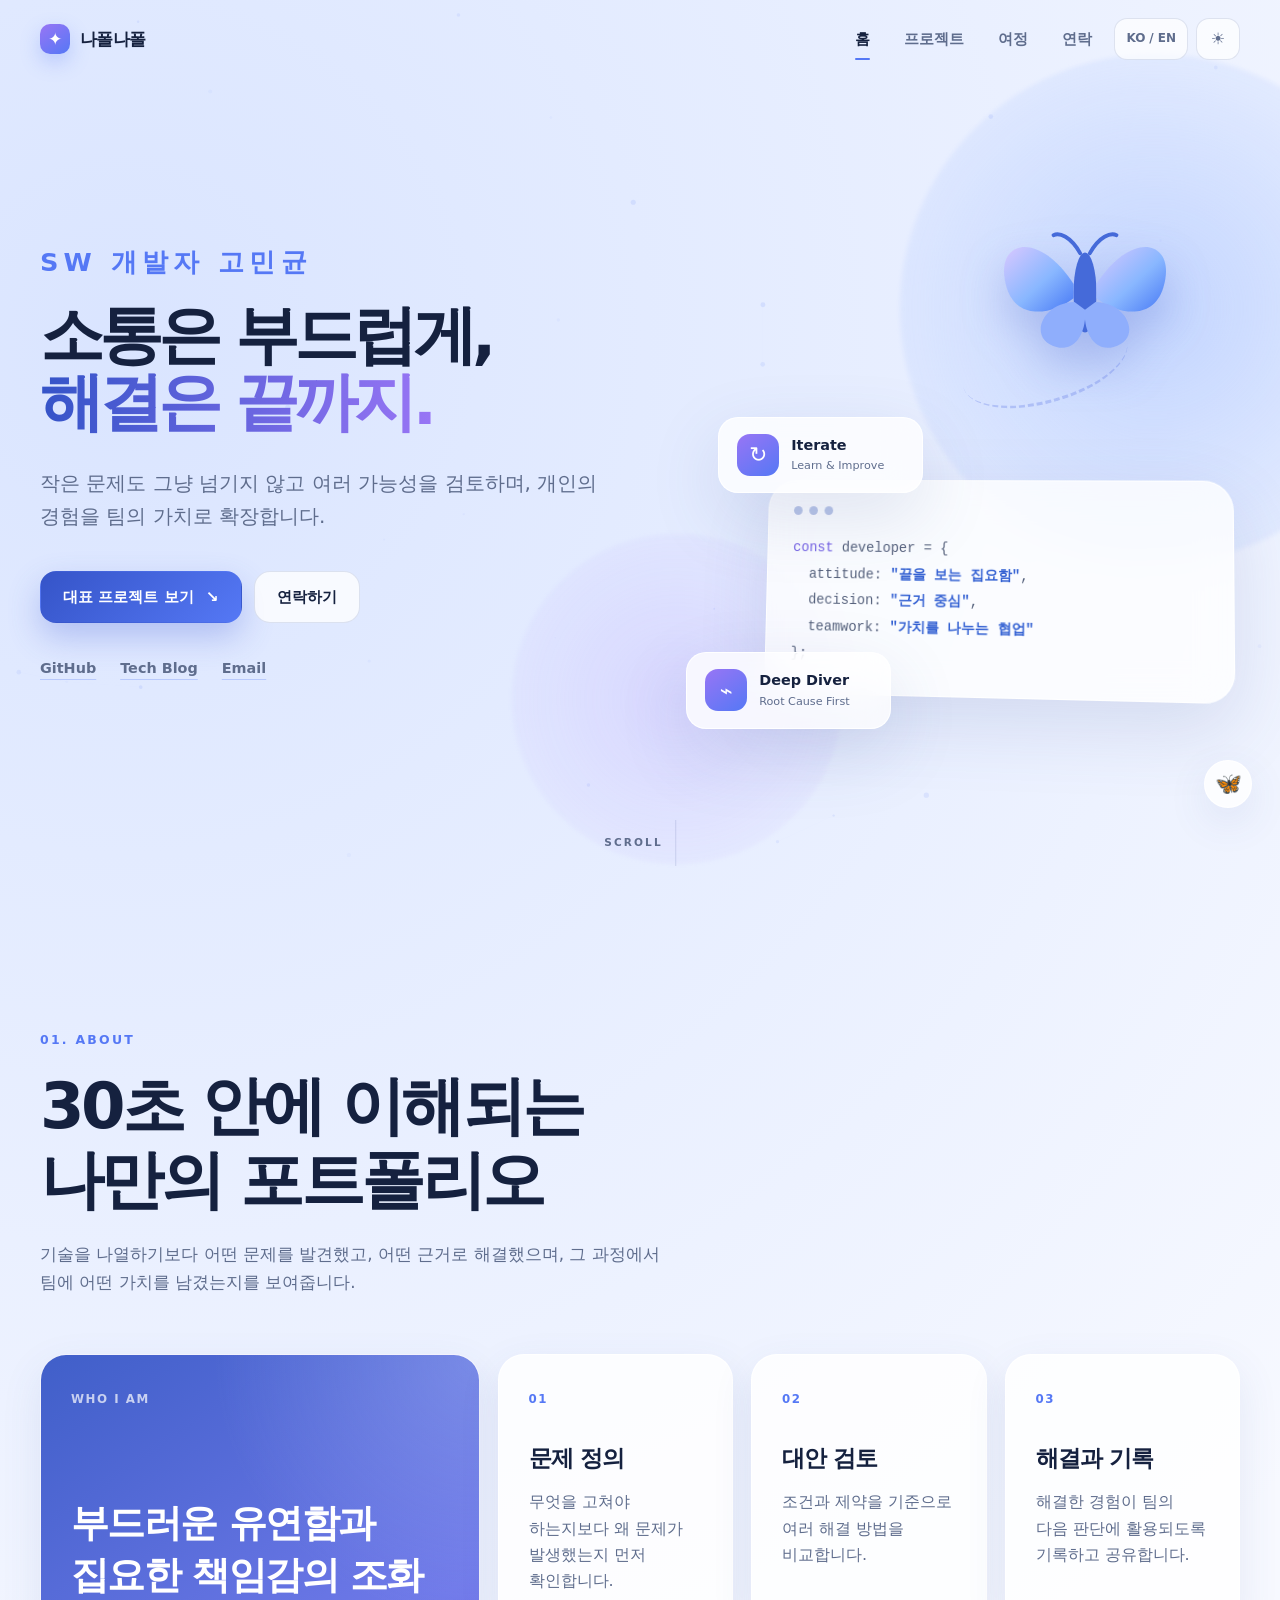
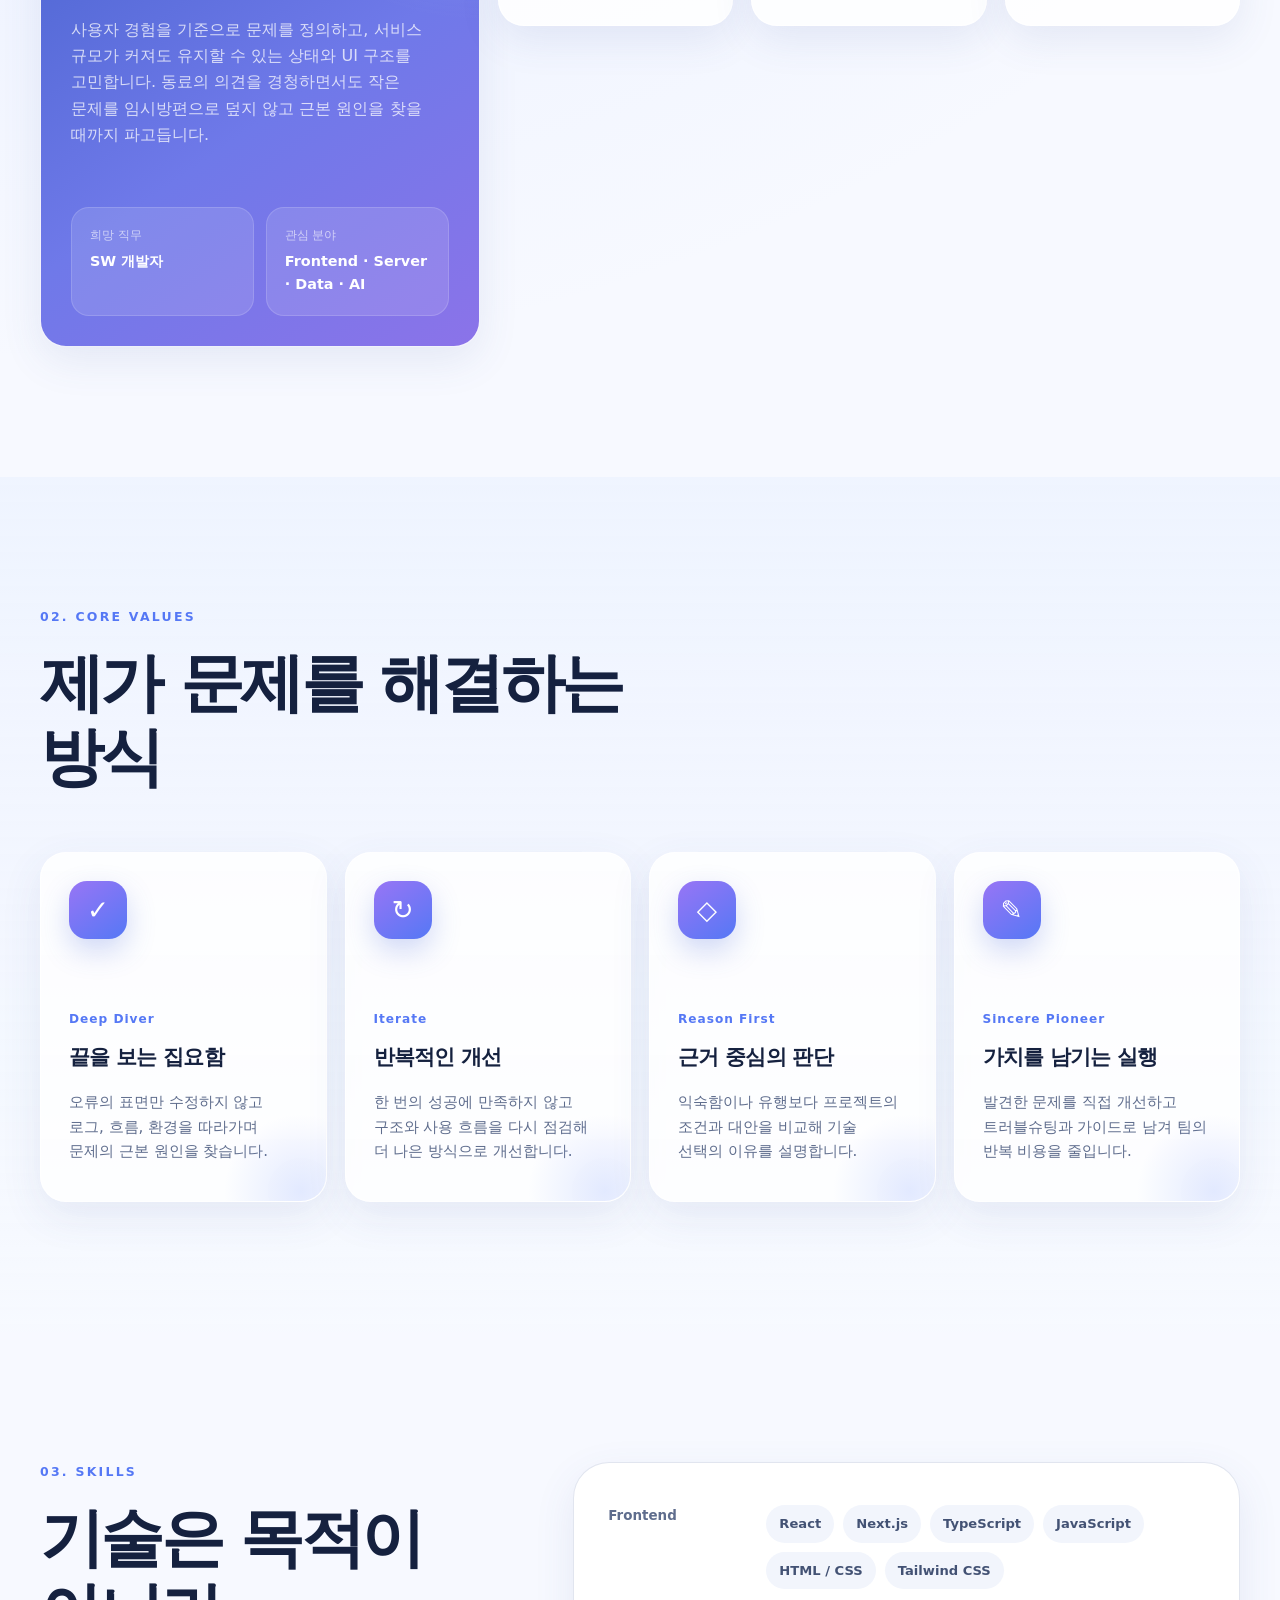
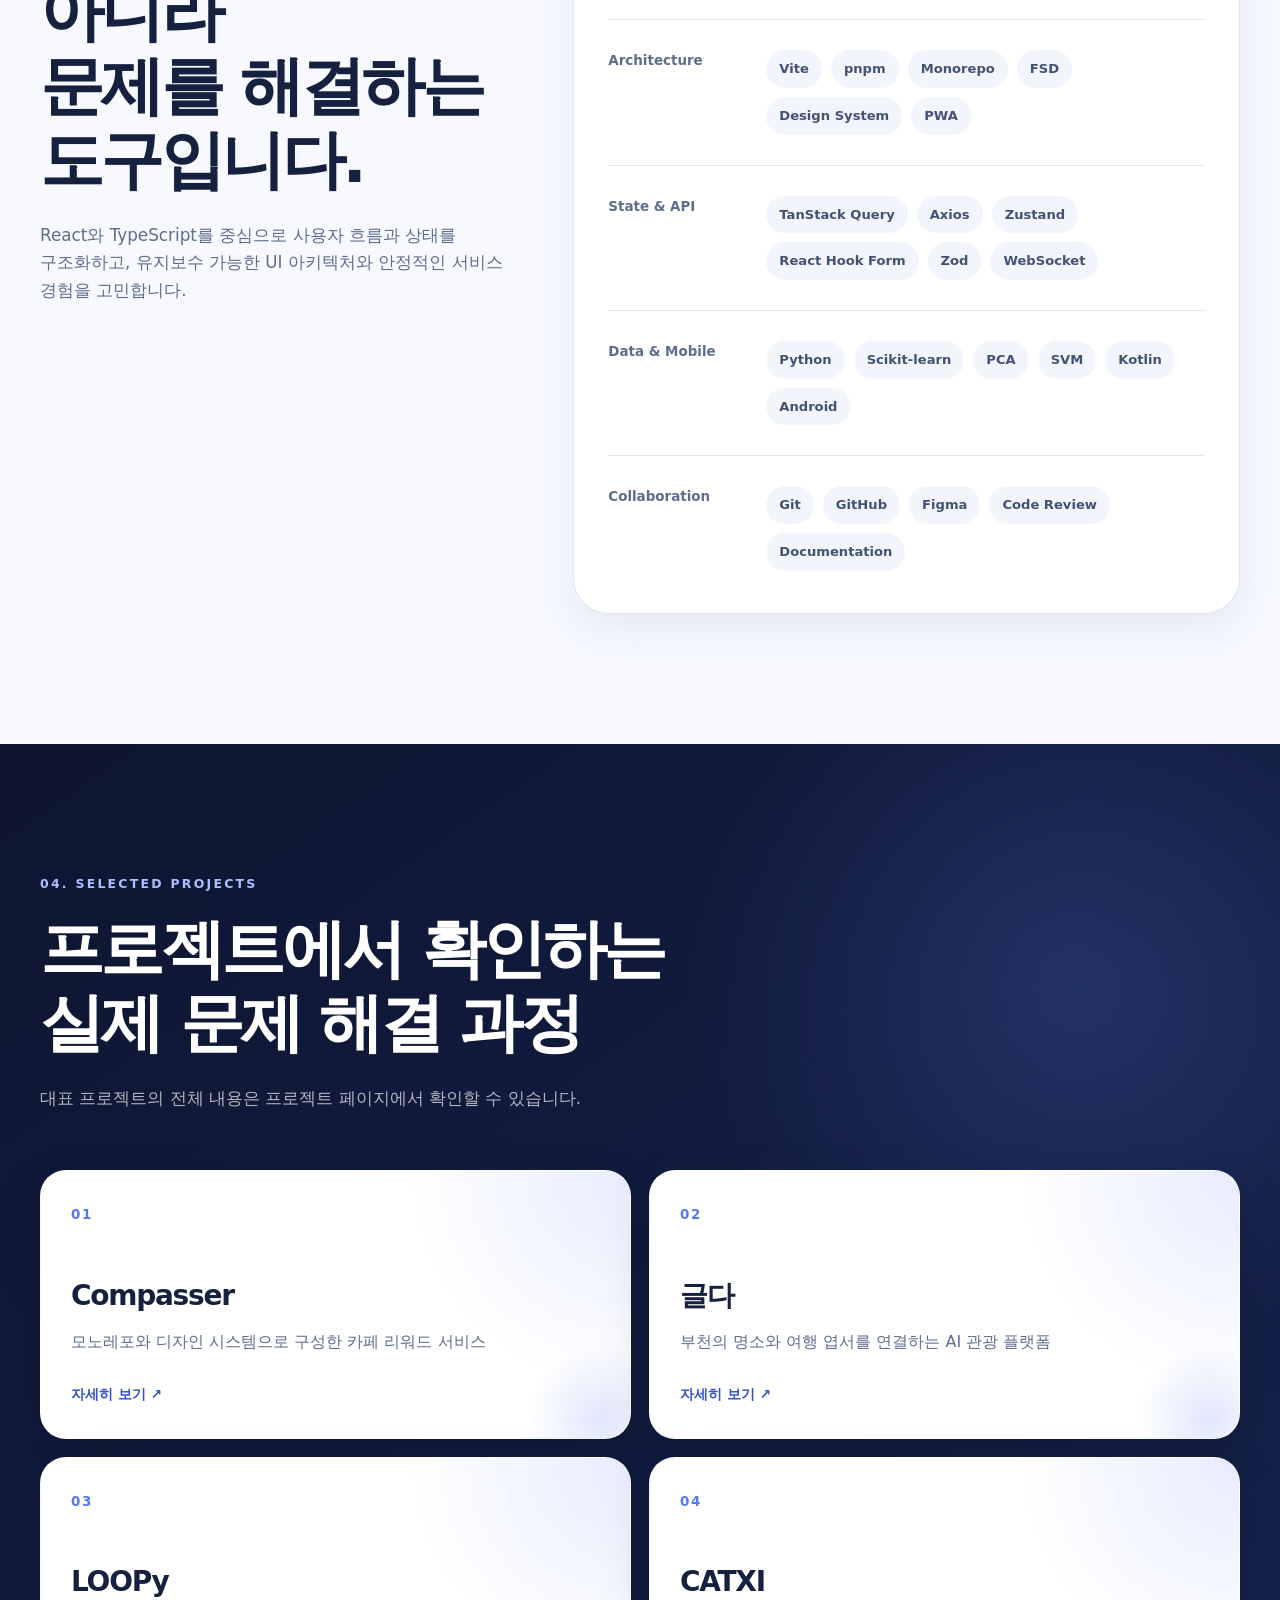
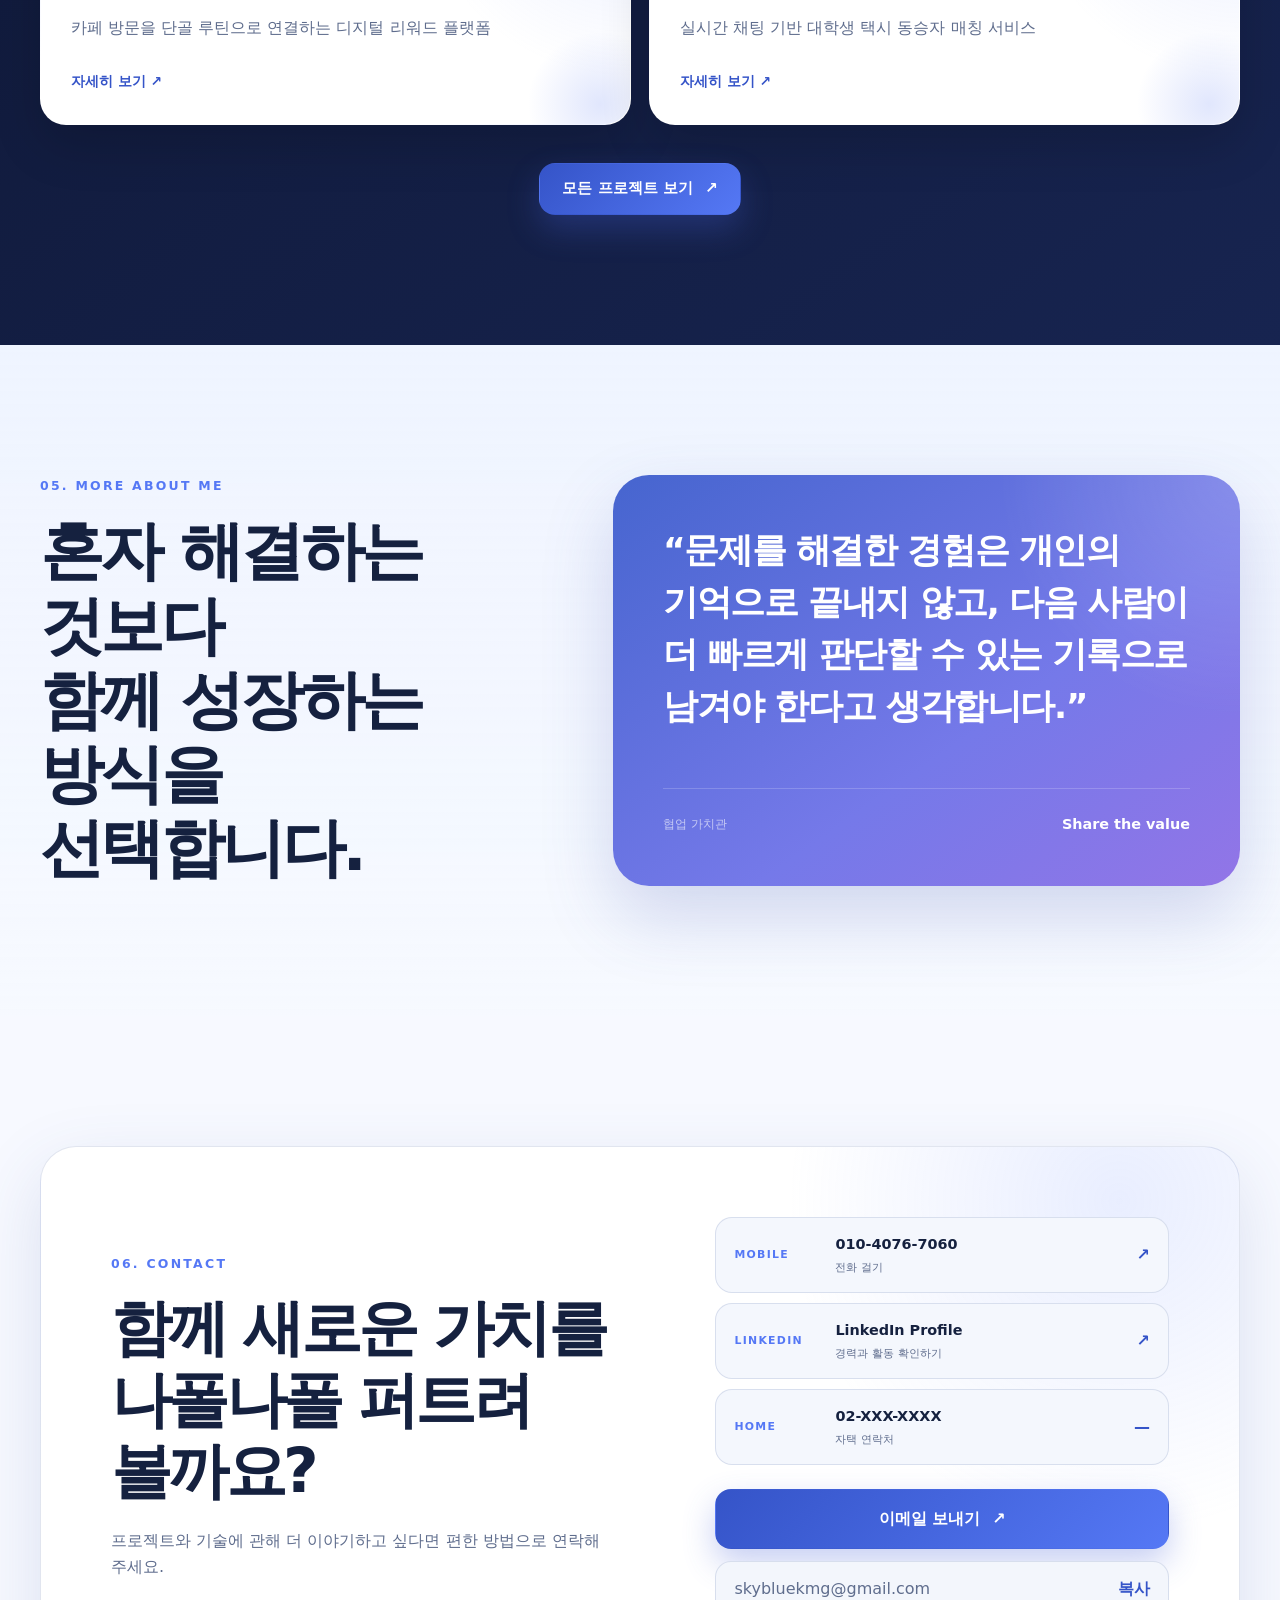
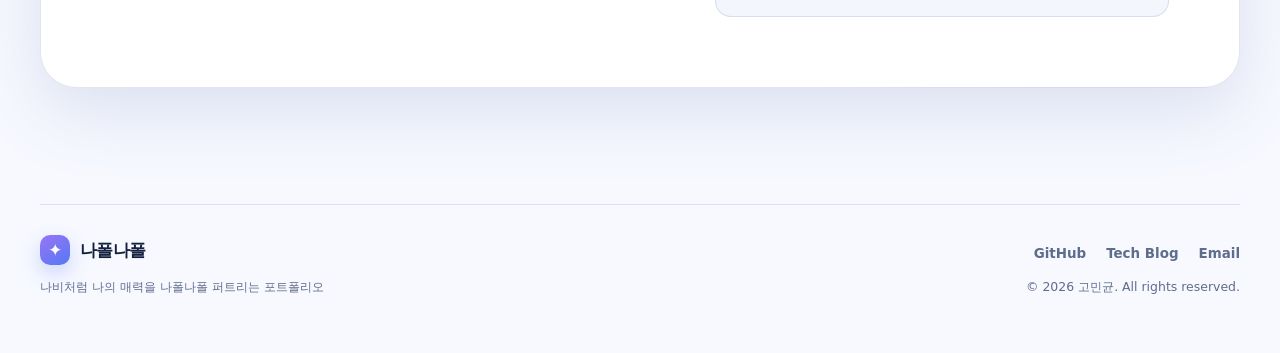
==== commit ef098f17: "Update index.html" ====
--- a/index.html
+++ b/index.html
@@ -13,7 +13,7 @@
     content="나비처럼 나의 매력을 나폴나폴 퍼트리는 개발자 포트폴리오"
   />
   <meta property="og:image" content="../images/Thum.png" />
-  <title>나폴나폴 | 고민균 포트폴리오</title>
+  <title>나폴나폴 | 나만의 포트폴리오</title>
 
   <meta name="theme-color" content="#f7f9ff" />
   <link rel="stylesheet" href="../css/style.css" />
@@ -648,4 +648,4 @@
   </div>
 
 </body>
-</html>+</html>
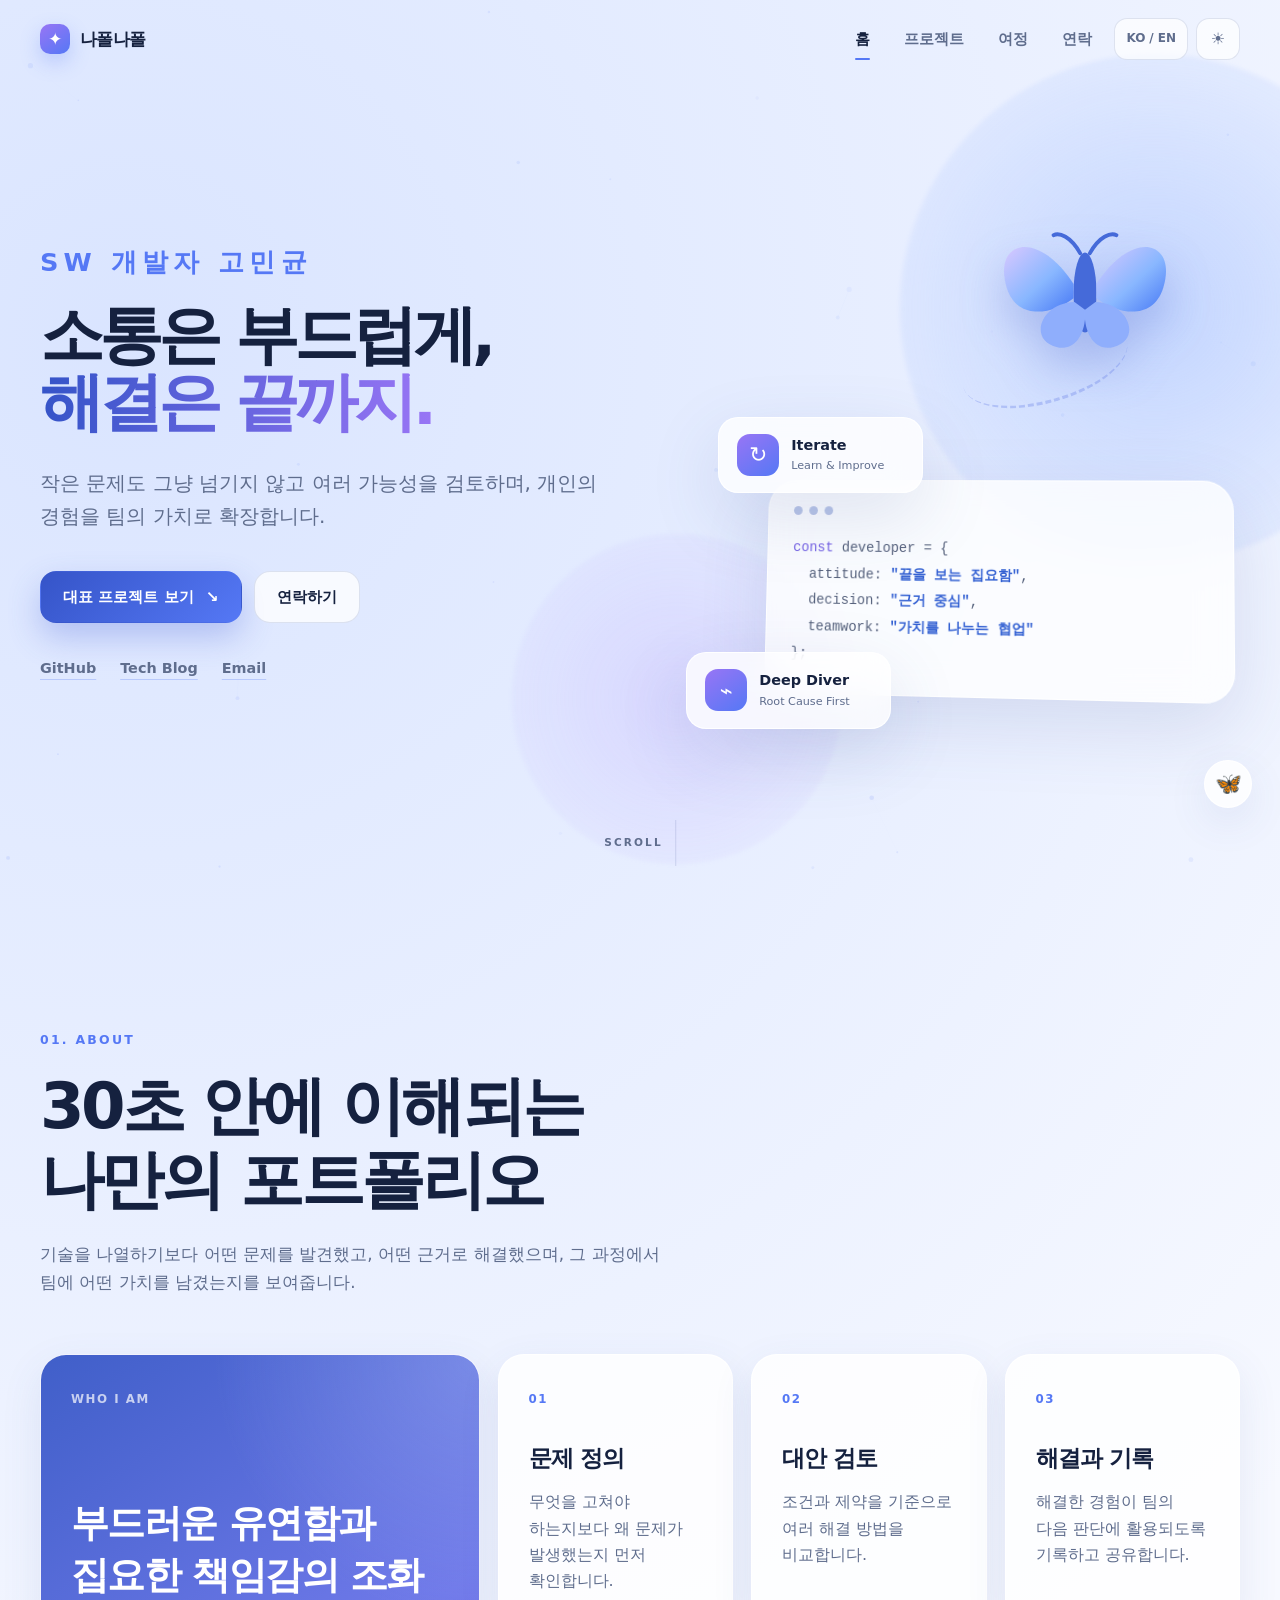
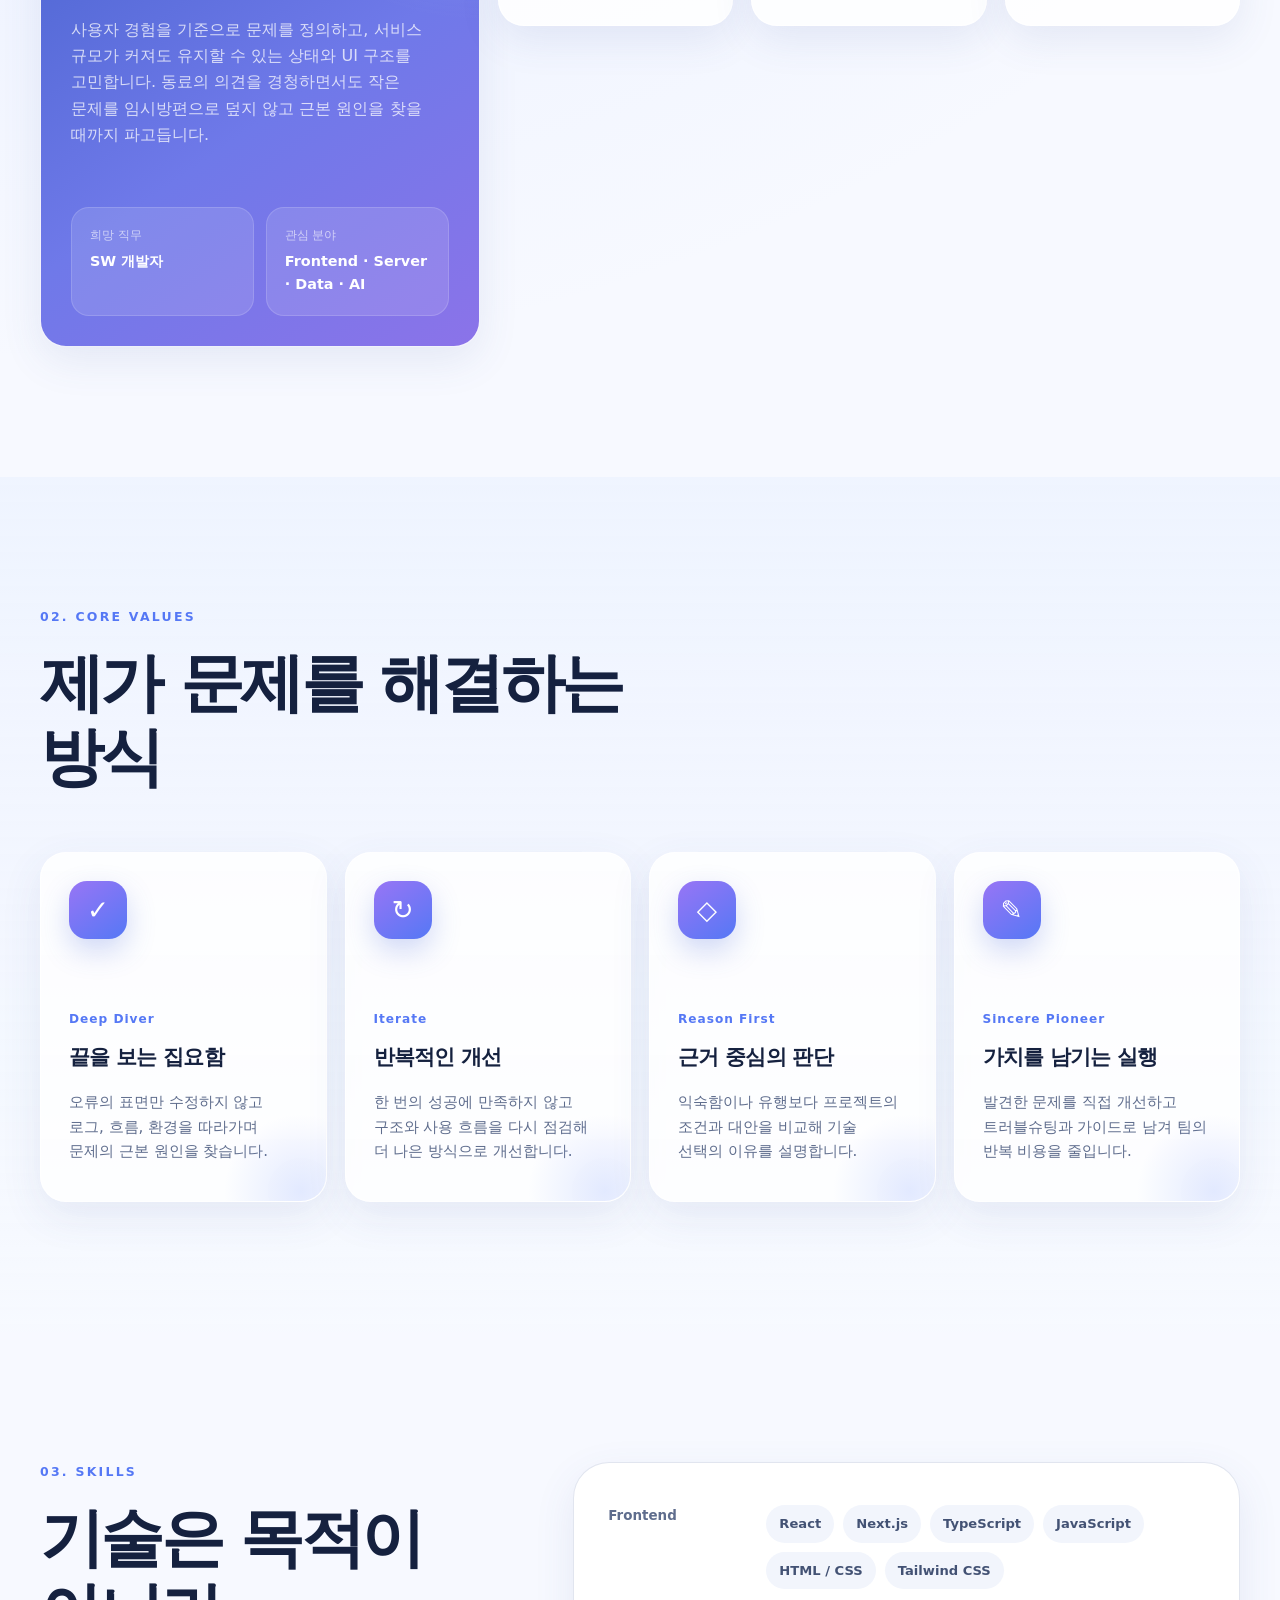
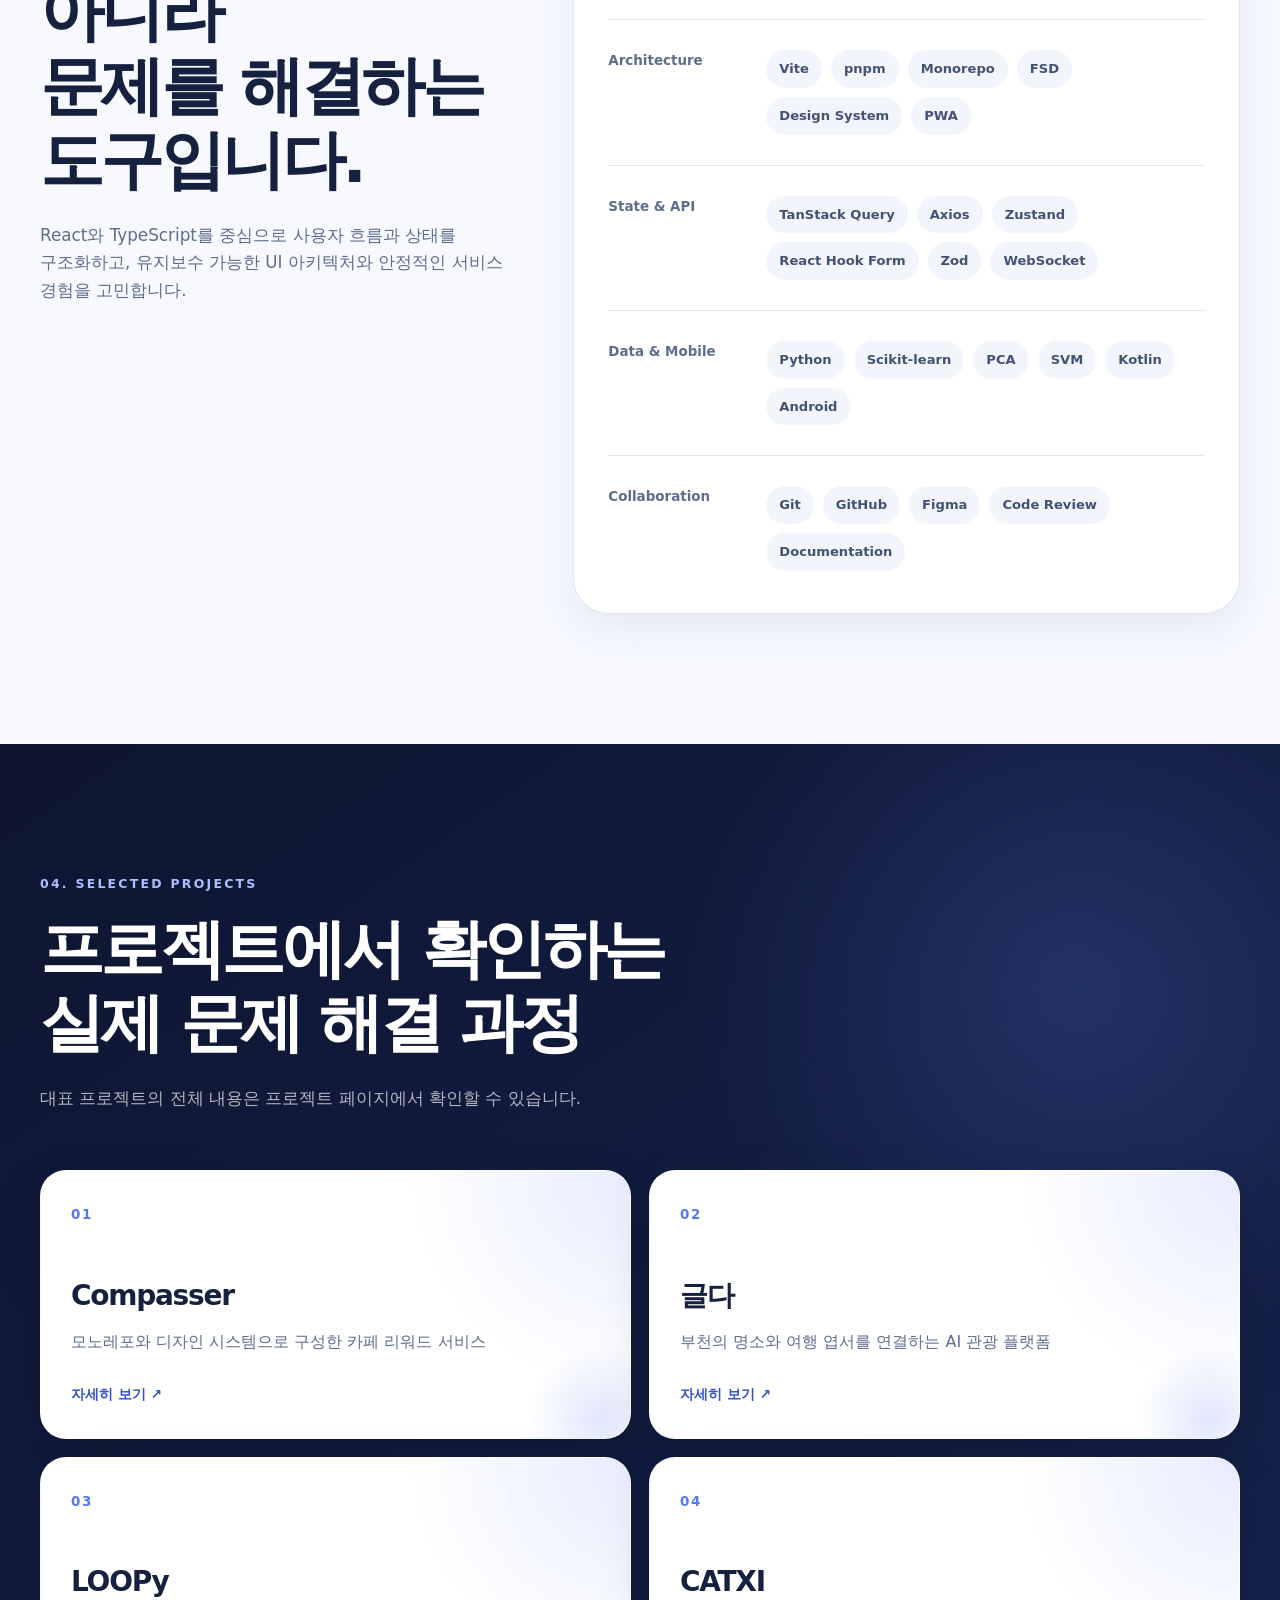
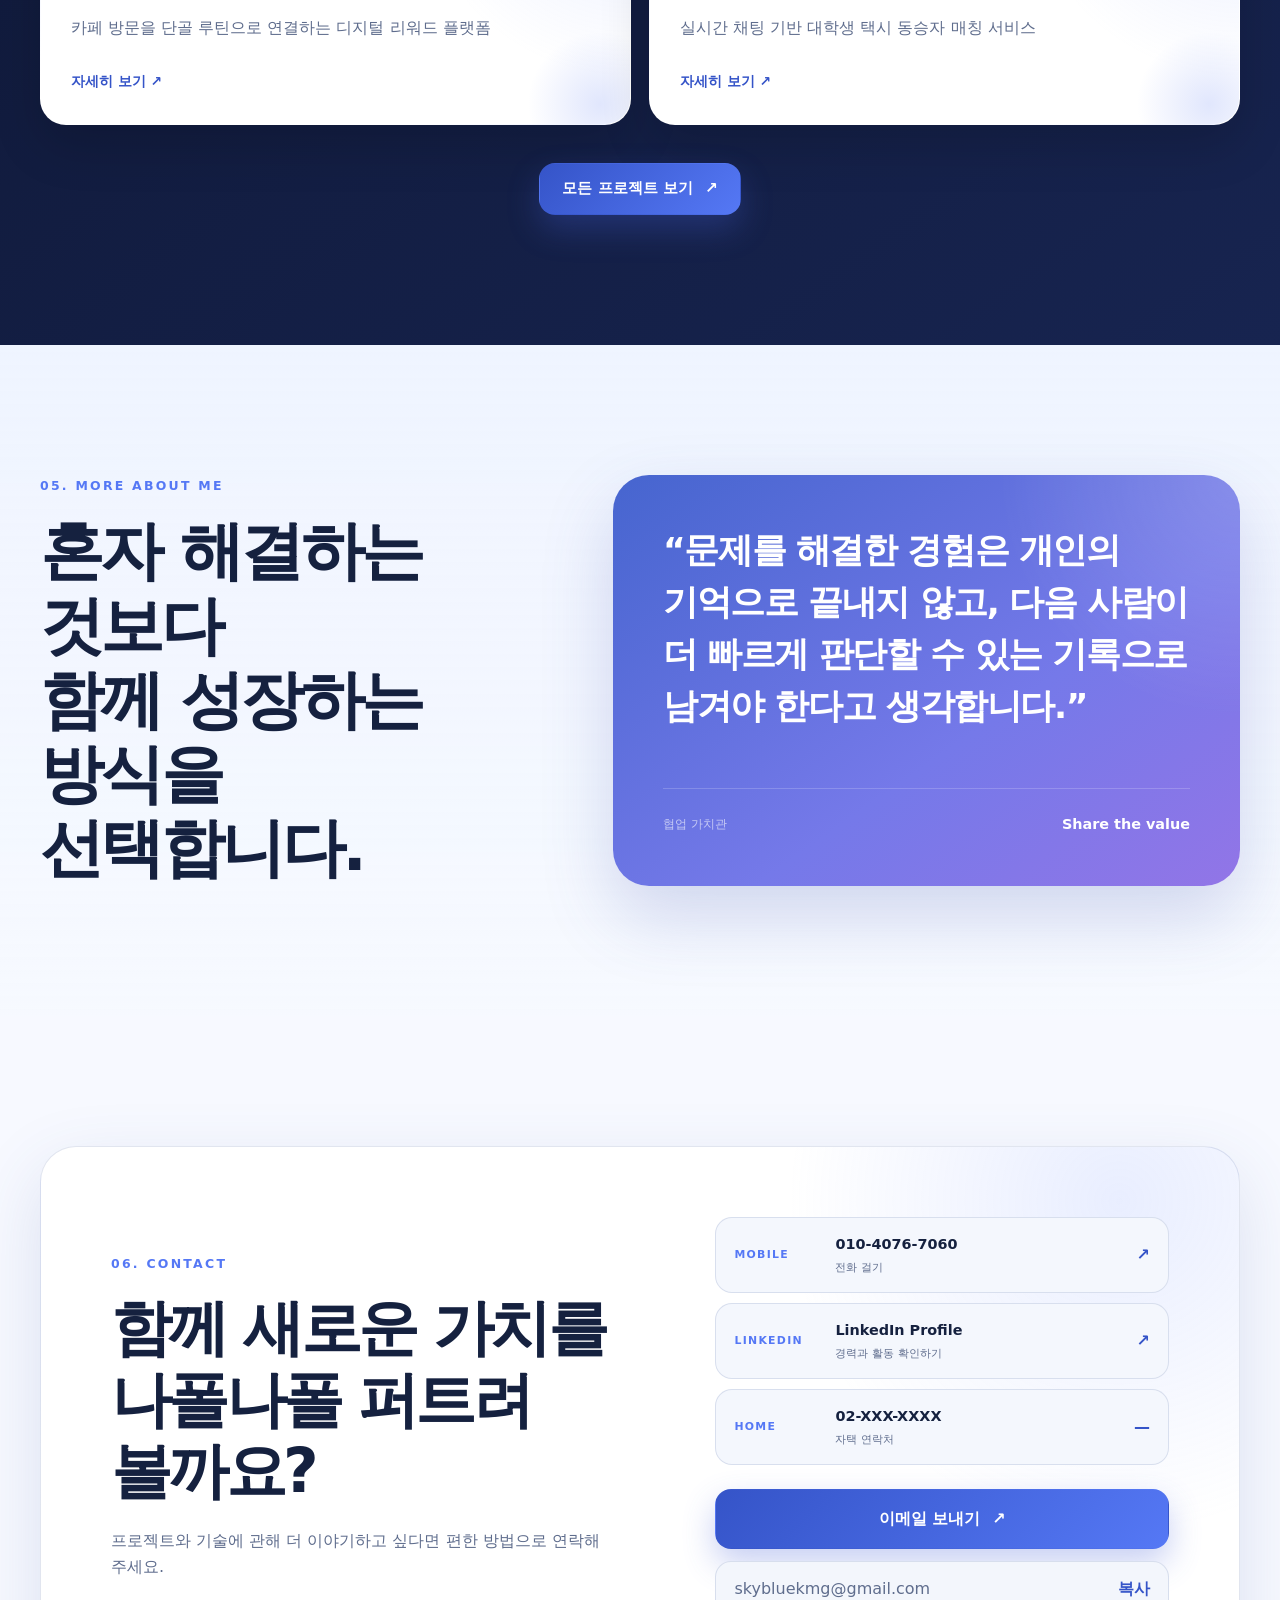
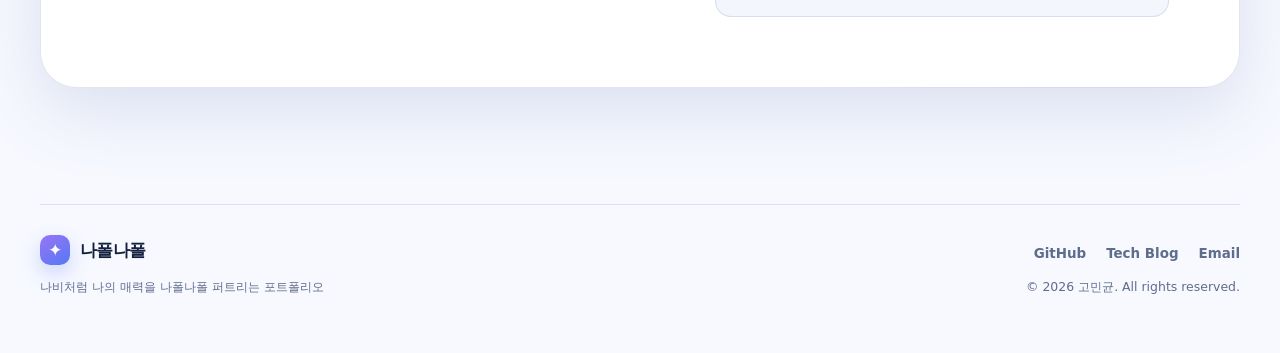
==== commit fcf68dc9: "Update index.html" ====
--- a/index.html
+++ b/index.html
@@ -7,7 +7,7 @@
     name="description"
     content="소통은 부드럽게, 해결은 끝까지. SW 개발자 고민균의 포트폴리오입니다."
   />
-  <meta property="og:title" content="나폴나폴 | 고민균 포트폴리오" />
+  <meta property="og:title" content="나폴나폴 | 나만의 포트폴리오" />
   <meta
     property="og:description"
     content="나비처럼 나의 매력을 나폴나폴 퍼트리는 개발자 포트폴리오"
